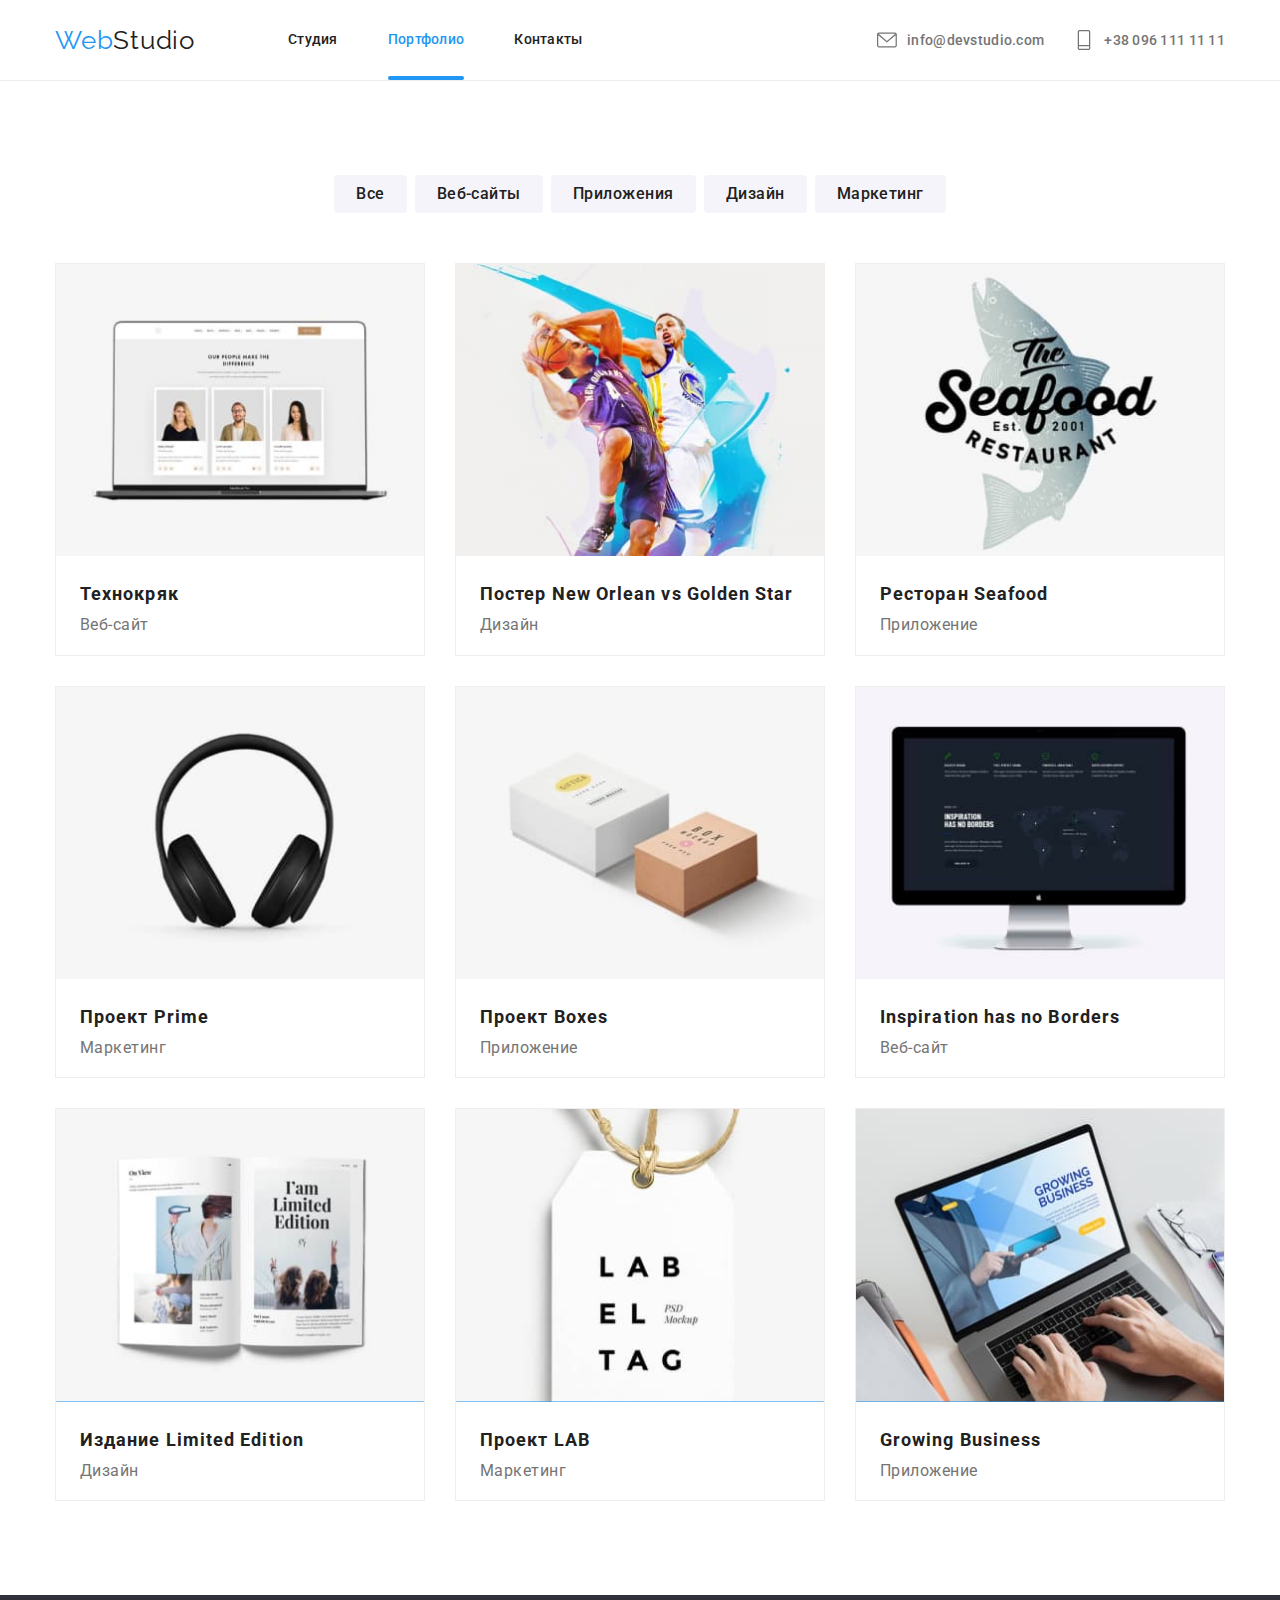
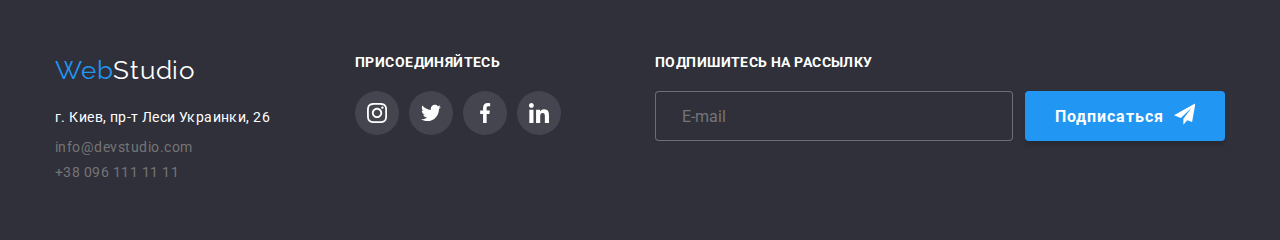
==== portfolio.html @ 469a6df5 "переносит файлы в новый репозиторий hw7" ====
<!DOCTYPE html>
<html lang="ru">
  <head>
    <meta charset="UTF-8" />
    <meta name="viewport" content="width=device-width, initial-scale=1.0" />
    <title>Portfolio</title>
    <link
      href="https://fonts.googleapis.com/css2?family=Raleway:wght@700&family=Roboto:wght@400;500;700;900&display=swap"
      rel="stylesheet"
    />
    <link
      rel="stylesheet"
      href="https://cdnjs.cloudflare.com/ajax/libs/modern-normalize/1.0.0/modern-normalize.min.css"
    />

    <link rel="stylesheet" href="./css/styles.css" />
  </head>
  <body>
    <header class="header">
      <div class="container">
        <div class="header-flex">
          <nav class="nav">
            <a href="index.html" class="logo nav-item"><span class="accent">Web</span>Studio</a>
            <ul class="nav-item">
              <li class="nav-link"><a href="index.html">Студия</a></li>
              <li class="nav-link"><a href="portfolio.html" class="current">Портфолио</a></li>
              <li class="nav-link"><a href="">Контакты</a></li>
            </ul>
          </nav>
          <ul class="contacts">
            <li class="contacts-item">
              <svg class="contacts-svg">
                <use href="./images/sprite.svg#icon-envelope-icon"></use>
              </svg>
              <a href="mailto:info@devstudio.com">info@devstudio.com</a>
            </li>
            <li class="contacts-item">
              <svg class="contacts-svg">
                <use href="./images/sprite.svg#icon-phone-icon"></use>
              </svg>
              <a href="tel:+380961111111">+38 096 111 11 11</a>
            </li>
          </ul>
        </div>
      </div>
    </header>
    <main>
      <section class="gallery-sect">
        <div class="container">
          <h1 class="visually-hidden">Галлерея</h1>
          <div class="gallery-menu">
            <a href="#" class="gallery-btn">Все</a>
            <a href="#" class="gallery-btn">Веб-сайты</a>
            <a href="#" class="gallery-btn">Приложения</a>
            <a href="#" class="gallery-btn">Дизайн</a>
            <a href="#" class="gallery-btn">Маркетинг</a>
          </div>
          <ul class="gallery">
            <li class="gallery-item">
              <a href="#">
                <div class="overlay-box">
                  <img src="./images/technokryak.jpg" alt="" />
                  <div class="overlay">
                    Технокряк это современная площадка распространения коронавируса. Компании используют эту платформу
                    для цифрового шпионажа и атак на защищённые сервера конкурентов.
                  </div>
                </div>
                <div class="gallery-item-description">
                  <h2 class="title">Технокряк</h2>
                  <p class="description">Веб-сайт</p>
                </div>
              </a>
            </li>
            <li class="gallery-item">
              <a href="#">
                <div class="overlay-box">
                  <img src="./images/neworlean.jpg" alt="" />
                  <div class="overlay">
                    Технокряк это современная площадка распространения коронавируса. Компании используют эту платформу
                    для цифрового шпионажа и атак на защищённые сервера конкурентов.
                  </div>
                </div>
                <div class="gallery-item-description">
                  <h2 class="title">Постер New Orlean vs Golden Star</h2>
                  <p>Дизайн</p>
                </div>
              </a>
            </li>
            <li class="gallery-item">
              <a href="#">
                <div class="overlay-box">
                  <img src="./images/seafood.jpg" alt="" />
                  <div class="overlay">
                    Технокряк это современная площадка распространения коронавируса. Компании используют эту платформу
                    для цифрового шпионажа и атак на защищённые сервера конкурентов.
                  </div>
                </div>
                <div class="gallery-item-description">
                  <h2 class="title">Ресторан Seafood</h2>
                  <p>Приложение</p>
                </div>
              </a>
            </li>
            <li class="gallery-item">
              <a href="#">
                <div class="overlay-box">
                  <img src="./images/prime.jpg" alt="" />
                  <div class="overlay">
                    Технокряк это современная площадка распространения коронавируса. Компании используют эту платформу
                    для цифрового шпионажа и атак на защищённые сервера конкурентов.
                  </div>
                </div>
                <div class="gallery-item-description">
                  <h2 class="title">Проект Prime</h2>
                  <p>Маркетинг</p>
                </div>
              </a>
            </li>
            <li class="gallery-item">
              <a href="#">
                <div class="overlay-box">
                  <img src="./images/boxes.jpg" alt="" />
                  <div class="overlay">
                    Технокряк это современная площадка распространения коронавируса. Компании используют эту платформу
                    для цифрового шпионажа и атак на защищённые сервера конкурентов.
                  </div>
                </div>
                <div class="gallery-item-description">
                  <h2 class="title">Проект Boxes</h2>
                  <p>Приложение</p>
                </div>
              </a>
            </li>
            <li class="gallery-item">
              <a href="#">
                <div class="overlay-box">
                  <img src="./images/inspiration.jpg" alt="" />
                  <div class="overlay">
                    Технокряк это современная площадка распространения коронавируса. Компании используют эту платформу
                    для цифрового шпионажа и атак на защищённые сервера конкурентов.
                  </div>
                </div>
                <div class="gallery-item-description">
                  <h2 class="title">Inspiration has no Borders</h2>
                  <p>Веб-сайт</p>
                </div>
              </a>
            </li>
            <li class="gallery-item">
              <a href="#">
                <div class="overlay-box">
                  <img src="./images/limitededition.jpg" alt="" />
                  <div class="overlay">
                    Технокряк это современная площадка распространения коронавируса. Компании используют эту платформу
                    для цифрового шпионажа и атак на защищённые сервера конкурентов.
                  </div>
                </div>
                <div class="gallery-item-description">
                  <h2 class="title">Издание Limited Edition</h2>
                  <p>Дизайн</p>
                </div>
              </a>
            </li>
            <li class="gallery-item">
              <a href="#">
                <div class="overlay-box">
                  <img src="./images/lab.jpg" alt="" />
                  <div class="overlay">
                    Технокряк это современная площадка распространения коронавируса. Компании используют эту платформу
                    для цифрового шпионажа и атак на защищённые сервера конкурентов.
                  </div>
                </div>
                <div class="gallery-item-description">
                  <h2 class="title">Проект LAB</h2>
                  <p>Маркетинг</p>
                </div>
              </a>
            </li>
            <li class="gallery-item">
              <a href="#">
                <div class="overlay-box">
                  <img src="./images/growing.jpg" alt="" />
                  <div class="overlay">
                    Технокряк это современная площадка распространения коронавируса. Компании используют эту платформу
                    для цифрового шпионажа и атак на защищённые сервера конкурентов.
                  </div>
                </div>
                <div class="gallery-item-description">
                  <h2 class="title">Growing Business</h2>
                  <p>Приложение</p>
                </div>
              </a>
            </li>
          </ul>
        </div>
      </section>
    </main>
    <footer class="footer">
      <div class="container">
        <div class="footer-section address">
          <a href="index.html" class="logo-footer"><span class="accent">Web</span>Studio</a>
          <address>
            <ul>
              <li class="address-item">
                <a href="https://goo.gl/maps/ueYiK2Zo3x6W52Rv5" class="maps">г. Киев, пр-т Леси Украинки, 26</a>
              </li>
              <li class="address-item">
                <a href="mailto:info@devstudio.com" class="address-link">info@devstudio.com</a>
              </li>
              <li class="address-item">
                <a href="tel:+380961111111" class="address-link">+38 096 111 11 11</a>
              </li>
            </ul>
          </address>
        </div>
        <div class="footer-section socials">
          <p class="call-text">Присоединяйтесь</p>
          <ul class="socials-list">
            <li class="social-item">
              <a href="https://www.instagram.com/" class="social-link" target="blank">
                <svg class="social-svg">
                  <use href="./images/sprite.svg#icon-instagram"></use>
                </svg>
              </a>
            </li>
            <li class="social-item">
              <a href="https://twitter.com/" class="social-link" target="blank">
                <svg class="social-svg">
                  <use href="./images/sprite.svg#icon-twitter"></use>
                </svg>
              </a>
            </li>
            <li class="social-item">
              <a href="https://www.facebook.com/" class="social-link" target="blank">
                <svg class="social-svg">
                  <use href="./images/sprite.svg#icon-facebook"></use>
                </svg>
              </a>
            </li>
            <li class="social-item">
              <a href="https://www.linkedin.com/" class="social-link" target="blank">
                <svg class="social-svg">
                  <use href="./images/sprite.svg#icon-linkedin"></use>
                </svg>
              </a>
            </li>
          </ul>
        </div>
        <div class="footer-section">
          <p class="call-text">Подпишитесь на рассылку</p>
          <form action="#" class="submit-form">
            <div class="subscribe-form">
              <input type="text" class="subscribe-input" id="subscribe-input" placeholder="E-mail" />
              <!-- <label for="subscribe-input" class="subscribe-label">E-mail</label> -->
            </div>
            <button type="submit" class="subscribe-btn button-text">
              Подписаться
              <svg class="subscribe-svg"><use href="./images/sprite.svg#icon-icon-send"></use></svg>
            </button>
          </form>
        </div>
      </div>
    </footer>
  </body>
</html>
---- css/styles.css ----
:root {
  --primary-text-color: #757575;
  --title-text-color: #212121;
  --accent-color: #2196f3;
  --primary-white-color: #ffffff;
  --secondary-grey-color: #f5f4fa;
  --background-color: #2f303a;
  --main-font: Roboto, sans-serif;
  --main-fill-color: #afb1b8;
}
html {
  box-sizing: border-box;
  margin: 0;
  padding: 0;
}

*,
*::before,
*::after {
  box-sizing: border-box;
  margin: 0;
  padding: 0;
}

img {
  display: block;
  max-width: 100%;
  height: auto;
}

body {
  background-color: var(--primary-white-color);
  color: var(--primary-text-color);
  font-family: Roboto, sans-serif;
  letter-spacing: 0.03em;
  margin: 0;
}

ul {
  list-style: none;
  margin: 0;
  padding: 0;
}

h1,
h2,
h3,
h4,
h5,
h6 {
  margin: 0;
}

a {
  text-decoration: none;
  color: inherit;
}

button {
  cursor: pointer;
}

address {
  font-style: normal;
}

.visually-hidden {
  position: absolute !important;
  clip: rect(1px 1px 1px 1px); /* IE6, IE7 */
  clip: rect(1px, 1px, 1px, 1px);
  padding: 0 !important;
  border: 0 !important;
  height: 1px !important;
  width: 1px !important;
  overflow: hidden;
}
/* --- CONTAINER --- */

.container {
  width: 1200px;
  padding-left: 15px;
  padding-right: 15px;
  margin-right: auto;
  margin-left: auto;
  /* outline: 2px solid grey; */
}

/* --- HEADER --- */
.header {
  display: flex;
  /* padding: 32px 0; */
  background-color: var(--primary-white-color);
  border-bottom: 1px solid #ececec;
}
.header-flex {
  display: flex;
  align-items: center;
  justify-content: space-between;
}
.nav {
  display: flex;
  align-items: center;
}

.nav-item {
  margin: 0;
  display: flex;
}

.logo {
  color: #212121;
  font-family: Raleway, sans-serif;
  font-size: 26px;
  line-height: 1.19;
  letter-spacing: 0.03em;
  text-decoration: none;
  margin-right: 93px;
  padding: 24px 0;
}

.accent {
  color: var(--accent-color);
}
.current {
  color: var(--accent-color);
  position: relative;
}
.nav-link {
  color: var(--title-text-color);
  font-family: inherit;
  font-weight: 500;
  font-size: 14px;
  line-height: 1.14;
  letter-spacing: 0.02em;
  display: flex;
  transition: color 250ms cubic-bezier(0.4, 0, 0.2, 1);
  padding: 32px 0;
}

.nav-link:hover,
.nav-link:focus {
  color: var(--accent-color);
}

.nav-link:not(:last-child) {
  margin-right: 50px;
}

.current::after {
  content: "";
  background-color: var(--accent-color);
  width: 100%;
  height: 4px;
  display: block;
  border-radius: 2px;
  position: absolute;
  top: 44px;
}

.contacts {
  margin: 0;
  display: flex;
  align-items: center;
}

.contacts-item {
  color: var(--primary-text-color);
  font-weight: 500;
  font-size: 14px;
  line-height: 16px;
  letter-spacing: 0.02em;
  text-decoration: none;
  display: flex;
  align-items: center;
  transition: color 250ms cubic-bezier(0.4, 0, 0.2, 1);
}

.contacts-item:hover,
.contacts-item:focus {
  color: var(--accent-color);
  /* transition: transform 500ms ease; */
}

.contacts-item:not(:last-child) {
  margin-right: 30px;
}

.contacts-svg {
  width: 20px;
  height: 20px;
  fill: var(--primary-text-color);
  margin-right: 10px;
  transition: fill 250ms cubic-bezier(0.4, 0, 0.2, 1);
}
.contacts-item:hover .contacts-svg,
.contacts-item:focus .contacts-svg {
  fill: var(--accent-color);
  cursor: pointer;
}

/* HEADER END */

/* --- SECTION --- */

.section {
  max-width: 1600px;
  margin-left: auto;
  margin-right: auto;
}

.section-title {
  color: var(--title-text-color);
  font-weight: 700;
  font-size: 36px;
  line-height: 1.17;
  text-align: center;
  letter-spacing: 0.03em;
  margin-bottom: 50px;
}

/* --- HERO SECTION --- */

.modal-btn {
  font-family: var(--main-font);
  background-color: var(--accent-color);
  font-weight: 500;
  font-size: 16px;
  line-height: 1.87;
  letter-spacing: 0.06em;
  border-radius: 4px;
  padding: 10px 32px;
  border: 1px solid transparent;
  min-width: 200px;
  height: 50px;
}

.button-text {
  color: var(--primary-white-color);
  text-align: center;
  font-weight: 700;
  font-size: 16px;
  line-height: 1.87;
  text-align: center;
  letter-spacing: 0.06em;

  /* padding: 10px 32px; */
}

.button-text:hover,
.button-text:focus {
  color: var(--primary-white-color);
}

.hero {
  /* position: relative; */
  display: flex;
  text-align: center;
  justify-content: center;
  height: 600px;
  background-color: var(--background-color);
  background-image: linear-gradient(to right, rgba(47, 48, 58, 0.8), rgba(47, 48, 58, 0.8)), url(../images/hero-img.jpg);
  background-repeat: no-repeat;
  background-position: center;
  background-size: cover;
  max-width: 1600px;
  margin-right: auto;
  margin-left: auto;
}

.hero-content {
  max-width: 696px;
  text-align: center;
  margin: auto;
  position: relative;
}

.hero-title {
  margin: 0;
  color: var(--primary-white-color);
  font-weight: 900;
  font-size: 44px;
  line-height: 1.36;
  letter-spacing: 0.06em;
  text-transform: uppercase;
  margin-bottom: 30px;
}

/* --- FEATURES --- */
.features {
  padding-top: 94px;
}

.features-list {
  display: flex;
  margin: -15px;
  padding: 0;
}

.features-item {
  width: 270px;
  margin: 15px;
}

.features-item:before {
  display: block;
  content: "";
  height: 120px;
  width: 100%;
  /* outline: 1px solid #2196f3; */
  margin-bottom: 30px;
  background-color: var(--secondary-grey-color);
  border-radius: 4px;
  background-image: url();
  background-size: contain;
  background-repeat: no-repeat;
  /* background-position: center; */
}

.antenna-icon:before {
  background-image: url(../images/antenna.svg);
  background-position: 100px 25px;
}

.clock-icon:before {
  background-image: url(../images/clock.svg);
  background-position: 100px 25px;
}

.diagram-icon:before {
  background-image: url(../images/diagram.svg);
  background-position: 100px 25px;
}

.astronaut-icon:before {
  background-image: url(../images/astronaut.svg);
  background-position: 100px 25px;
}

.features-title {
  color: var(--title-text-color);
  font-weight: 700;
  font-size: 14px;
  line-height: 1.14;
  letter-spacing: 0.03em;
  text-transform: uppercase;
  margin-bottom: 10px;
}

.features-text {
  color: var(--primary-text-color);
  font-size: 14px;
  line-height: 1.71;
  letter-spacing: 0.03em;
  margin: 0;
}

/* --- WORK EXAMPLES --- */

.work-sect {
  padding: 94px 0;
}

.work-examples {
  margin: 0;
  display: flex;
  align-items: center;
  margin: -15px;
  padding: 0;
}

.example-item {
  width: 370px;
  margin: 15px;
}

.work-sect .overlay-box {
  position: relative;
}

.work-sect .overlay-text {
  position: absolute;
  font-weight: 700;
  font-size: 14px;
  line-height: 1.14;
  text-align: center;
  letter-spacing: 0.03em;
  text-transform: uppercase;
  color: var(--accent-color);
  bottom: 0;
  left: 0;
  width: 100%;
  height: 70px;
  background-color: rgba(47, 48, 58, 0.8);
  color: var(--primary-white-color);
  padding: 27px 0;
}
/* ----- TEAM ----- */

.team-sect {
  background-color: var(--secondary-grey-color);

  padding: 94px 0;
}

.team-cards {
  margin: 0;
  display: flex;
  margin: -15px;
  padding: 0;
}

.team-card {
  width: 270px;
  margin: 15px;
  background: var(--primary-white-color);
  box-shadow: 0px 1px 3px rgba(0, 0, 0, 0.12), 0px 1px 1px rgba(0, 0, 0, 0.14), 0px 2px 1px rgba(0, 0, 0, 0.2);
  border-radius: 0px 0px 4px 4px;
}

.card-title {
  color: var(--title-text-color);
  font-weight: 500;
  font-size: 16px;
  line-height: 1.19;
  letter-spacing: 0.03em;
  text-align: center;
  margin-bottom: 10px;
}

.card-description {
  color: var(--primary-text-color);
  font-weight: 400;
  font-size: 16px;
  line-height: 1.19;
  letter-spacing: 0.03em;
  text-align: center;
  margin-bottom: 16px;
}

.card-content {
  padding: 30px 0;
}

.socials-list {
  display: flex;
  justify-content: center;
  align-items: center;
}

.social-link {
  width: 44px;
  height: 44px;
  border-radius: 50%;
  display: flex;
  justify-content: center;
  align-items: center;
  transition: background-color 250ms cubic-bezier(0.4, 0, 0.2, 1);
}

.social-item:not(:last-child):not(:last-child) {
  margin-right: 10px;
}

.social-svg {
  width: 20px;
  height: 20px;
  fill: var(--main-fill-color);
  transition: fill 250ms cubic-bezier(0.4, 0, 0.2, 1);
}
.social-link:hover,
.social-link:focus {
  background-color: var(--accent-color);
  /* transition: transform 250ms cubic-bezier(0.4, 0, 0.2, 1); */
}

.social-link:hover .social-svg,
.social-link:focus .social-svg {
  fill: var(--primary-white-color);
}
/* ----- TEAM END ----- */

/* ----- CLIENTS ----- */
.clients-sect {
  padding: 94px 0;
}

.client-list {
  display: flex;
  justify-content: center;
  align-items: center;
}

.list-item {
  border: 1px solid #afb1b8;
  border-radius: 4px;
  width: 170px;
  height: 90px;
  display: flex;
  align-items: center;
  justify-content: center;
  transition: background-color 250ms cubic-bezier(0.4, 0, 0.2, 1);
}

.list-item:not(:last-child) {
  margin-right: 30px;
}

.list-item:hover,
.list-item:focus {
  border-color: var(--accent-color);
  transition: transform 500ms ease;
}

.logo-svg {
  fill: var(--main-fill-color);
  transition: fill 250ms cubic-bezier(0.4, 0, 0.2, 1);
}

.list-item:hover .logo-svg,
.list-item:focus .logo-svg {
  fill: var(--accent-color);
}
/* ----- CLIENTS END ----- */

/* --- FOOTER --- */

.footer {
  background-color: var(--background-color);
  padding-top: 60px;
  padding-bottom: 60px;
}

.footer .container {
  display: flex;
}

.footer-section {
  min-width: 270px;
  margin-right: 30px;
}

.address {
  font-size: 14px;
}

.address-item:not(:last-child) {
  margin-bottom: 9px;
}

.maps {
  font-weight: 400;
  color: var(--primary-white-color);
  font-size: 14px;
  line-height: 1.71;
  letter-spacing: 0.03em;
}

.address-link:hover,
.address-link:focus {
  color: var(--accent-color);
  transition: transform 500ms ease;
}

.logo-footer {
  color: var(--primary-white-color);
  font-family: Raleway, sans-serif;
  font-size: 26px;
  line-height: 1.19;
  letter-spacing: 0.03em;
  text-decoration: none;
  display: block;
  margin-bottom: 20px;
}

.call-text {
  font-weight: 700;
  font-size: 14px;
  line-height: 1.14;
  letter-spacing: 0.03em;
  text-transform: uppercase;
  color: var(--primary-white-color);
  margin-bottom: 20px;
}

.footer .socials-list {
  align-items: baseline;
  justify-content: flex-start;
}

.footer .social-item:not(:last-child) {
  margin-right: 10px;
}

.footer .social-link {
  display: flex;
}

.footer .social-link {
  background-color: rgba(255, 255, 255, 0.1);
}
.footer .social-link:hover {
  background-color: var(--accent-color);
  transition: transform 500ms ease;
}

.footer .social-svg {
  fill: var(--primary-white-color);
}

/* SUBMIT FORM */

.submit-form {
  display: flex;
}

.subscribe-form {
  position: relative;
  margin-right: 12px;
}
.subscribe-input {
  width: 358px;
  height: 50px;
  border: 1px solid rgba(255, 255, 255, 0.3);
  background-color: var(--background-color);
  border-radius: 4px;
  padding: 15px 26px;
  color: var(--primary-white-color);
  font-weight: 400;
  font-size: 16px;
  line-height: 1.25;
}

.subscribe-input:focus {
  outline: none;
}

.subscribe-label {
  position: absolute;
  font-weight: 400;
  left: 16px;
  top: 15px;
  font-size: 16px;
  line-height: 1.25;
  align-items: center;
  letter-spacing: 0.03em;
  color: rgba(255, 255, 255, 0.6);
}

.subscribe-btn {
  min-width: 200px;
  height: 50px;
  background: var(--accent-color);
  box-shadow: 0px 4px 4px rgba(0, 0, 0, 0.15);
  border-radius: 4px;
  color: var(--primary-white-color);
  border: 1px solid transparent;
  font-weight: 700;
  font-size: 16px;
  line-height: 1.87;
  letter-spacing: 0.06em;
  padding: 10px 29px;
  display: flex;
}

.subscribe-svg {
  width: 24px;
  height: 24px;
  fill: var(--primary-white-color);
  margin-left: 10px;
}
/* ----- FOOTER END ----- */

/* --- GALLERY --- */

.gallery-menu {
  display: flex;
  justify-content: center;
  margin-bottom: 50px;
}

.gallery-btn {
  background: #f5f4fa;
  border-radius: 4px;
  padding: 6px 22px;
  font-weight: 500;
  font-size: 16px;
  line-height: 1.62;
  text-align: center;
  letter-spacing: 0.03em;
  color: var(--title-text-color);
  transition: background-color 250ms cubic-bezier(0.4, 0, 0.2, 1);
}

.gallery-btn:hover,
.gallery-btn:focus {
  color: var(--primary-white-color);
  background-color: var(--accent-color);
}

.gallery-btn:not(:last-child) {
  margin-right: 8px;
}

.gallery {
  display: flex;
  flex-wrap: wrap;
}

.gallery-sect {
  padding-top: 94px;
  padding-bottom: 94px;
}

.gallery-item {
  width: calc((100% - 60px) / 3);
  /* margin-right: 15px; */
  border: 1px solid #eeeeee;
  display: block;
  overflow: hidden;
  position: relative;
}

.gallery-item:hover,
.gallery-item:focus {
  box-shadow: 0px 1px 1px rgba(0, 0, 0, 0.12), 0px 4px 4px rgba(0, 0, 0, 0.06), 1px 4px 6px rgba(0, 0, 0, 0.16);
}

.gallery-item:not(:nth-last-child(-n + 3)) {
  margin-bottom: 30px;
}

.gallery-item:not(:nth-child(3n)) {
  margin-right: 30px;
}

.gallery-item .title {
  font-size: 18px;
  line-height: 2;
  letter-spacing: 0.06em;
  color: #212121;
  margin-bottom: 4px;
}

.gallery-item-description {
  padding: 20px 24px;
}

.gallery-item:hover .overlay {
  transform: translatex(0);
}

.gallery .overlay-box {
  overflow: hidden;
  position: relative;
}

.overlay {
  position: absolute;
  top: 0;
  left: 0;
  width: 100%;
  height: 100%;
  background-color: rgba(33, 150, 243, 0.9);
  color: var(--primary-white-color);
  font-size: 18px;
  padding: 63px 24px;
  line-height: 1.56;
  letter-spacing: 0.03em;
  transform: translatey(100%);
  transition: transform 500ms cubic-bezier(0.4, 0, 0.2, 1);
}
/* --- GALLERY END --- */

/* ----- MODAL ----- */

.backdrop {
  position: fixed;
  top: 0;
  left: 0;
  width: 100%;
  height: 100%;
  background-color: rgba(0, 0, 0, 0.5);
  opacity: 1;
  visibility: visible;
  transition: opacity 1000ms cubic-bezier(0.4, 0, 0.2, 1), visibility 1000ms cubic-bezier(0.4, 0, 0.2, 1);
}

.is-hidden {
  opacity: 0;
  visibility: hidden;
  pointer-events: none;
  /* transition: opacity 1000ms cubic-bezier(0.4, 0, 0.2, 1), visibility 250ms cubic-bezier(0.4, 0, 0.2, 1); */
}

/* .backdrop.is-hidden {
  transition: opacity 500ms linear 500ms;
} */

.is-hidden .modal {
  transform: translatex(-50%) scale(0.1);
}

.modal {
  min-width: 528px;
  min-height: 581px;
  position: absolute;
  left: 50%;
  top: 221px;
  transform: translatex(-50%) scale(1);
  background-color: var(--primary-white-color);
  box-shadow: 0px 1px 3px rgba(0, 0, 0, 0.12), 0px 1px 1px rgba(0, 0, 0, 0.14), 0px 2px 1px rgba(0, 0, 0, 0.2);
  border-radius: 4px;
  padding: 40px;
  transition: 1000ms;
}

.submit-btn {
  box-shadow: 0px 4px 4px rgba(0, 0, 0, 0.15);
  background-color: var(--accent-color);
  color: var(--primary-white-color);
  font-weight: 700;
  font-size: 16px;
  line-height: 1.87;
  letter-spacing: 0.06em;
  border-radius: 4px;
  padding: 10px 32px;
  border: 1px solid transparent;
  min-width: 200px;
  height: 50px;
  margin: 0 auto;
}

.close-btn {
  position: absolute;
  right: 10px;
  top: 10px;
  width: 30px;
  height: 30px;
  border: 1px solid rgba(0, 0, 0, 0.1);
  border-radius: 50%;
  background-color: var(--primary-white-color);
  fill: var(--title-text-color);
  transition: color 250ms cubic-bezier(0.4, 0, 0.2, 1);
}

.close-btn:hover,
.close-btn:focus {
  color: var(--accent-color);
}

.modal-form {
  display: flex;
  flex-direction: column;
}

.form-text {
  margin-bottom: 30px;
  font-style: 400;
  font-weight: bold;
  font-size: 20px;
  line-height: 1.15;
  text-align: center;
  letter-spacing: 0.03em;
  color: var(--title-text-color);
  border-radius: ;
}

.form-input {
  height: 40px;
  width: 100%;
  border: 1px solid rgba(33, 33, 33, 0.2);
  border-radius: 4px;
  padding: 12px 42px;
  transition: color 1000ms cubic-bezier(0.4, 0, 0.2, 1);
  /* position: relative; */
}

.form-input:focus,
.form-comment:focus {
  outline: none;
}

.form-input:hover,
.form-input:focus {
  border-color: var(--accent-color);
}

.form-comment {
  width: 100%;
  height: 120px;
  resize: none;
  margin-bottom: 28px;
  border: 1px solid rgba(33, 33, 33, 0.2);
  border-radius: 4px;
  padding: 12px 16px;
}

.form-comment:hover,
.form-comment:focus {
  border-color: var(--accent-color);
}

.form-field {
  position: relative;
  margin-bottom: 28px;
}

.form-svg {
  position: absolute;
  display: block;
  width: 15px;
  height: 13px;
  fill: #212121;
  top: 53%;
  left: 15px;
  pointer-events: none;
}

.form-input:focus + .form-svg,
.form-input:hover + .form-svg {
  fill: var(--accent-color);
}

.input-label {
  left: 0;
  top: -23px;
  margin-bottom: 4px;
}

.user-comment {
  margin-bottom: 4px;
}

.checkbox-label {
  margin-bottom: 30px;
  display: flex;
  align-items: center;
}

.checkbox:checked + .checkbox-label::before {
  background-color: var(--accent-color);
}

.checkbox-label::before {
  display: block;
  content: "";
  width: 16px;
  height: 16px;
  background-color: var(--primary-white-color);
  border: 1px solid #212121;
  border-radius: 4px;
  background-image: url(../images/check.svg);
  background-position: center;
  background-repeat: no-repeat;
  margin-right: 7px;
}

.policy-link {
  text-decoration: underline;
  color: var(--accent-color);
}
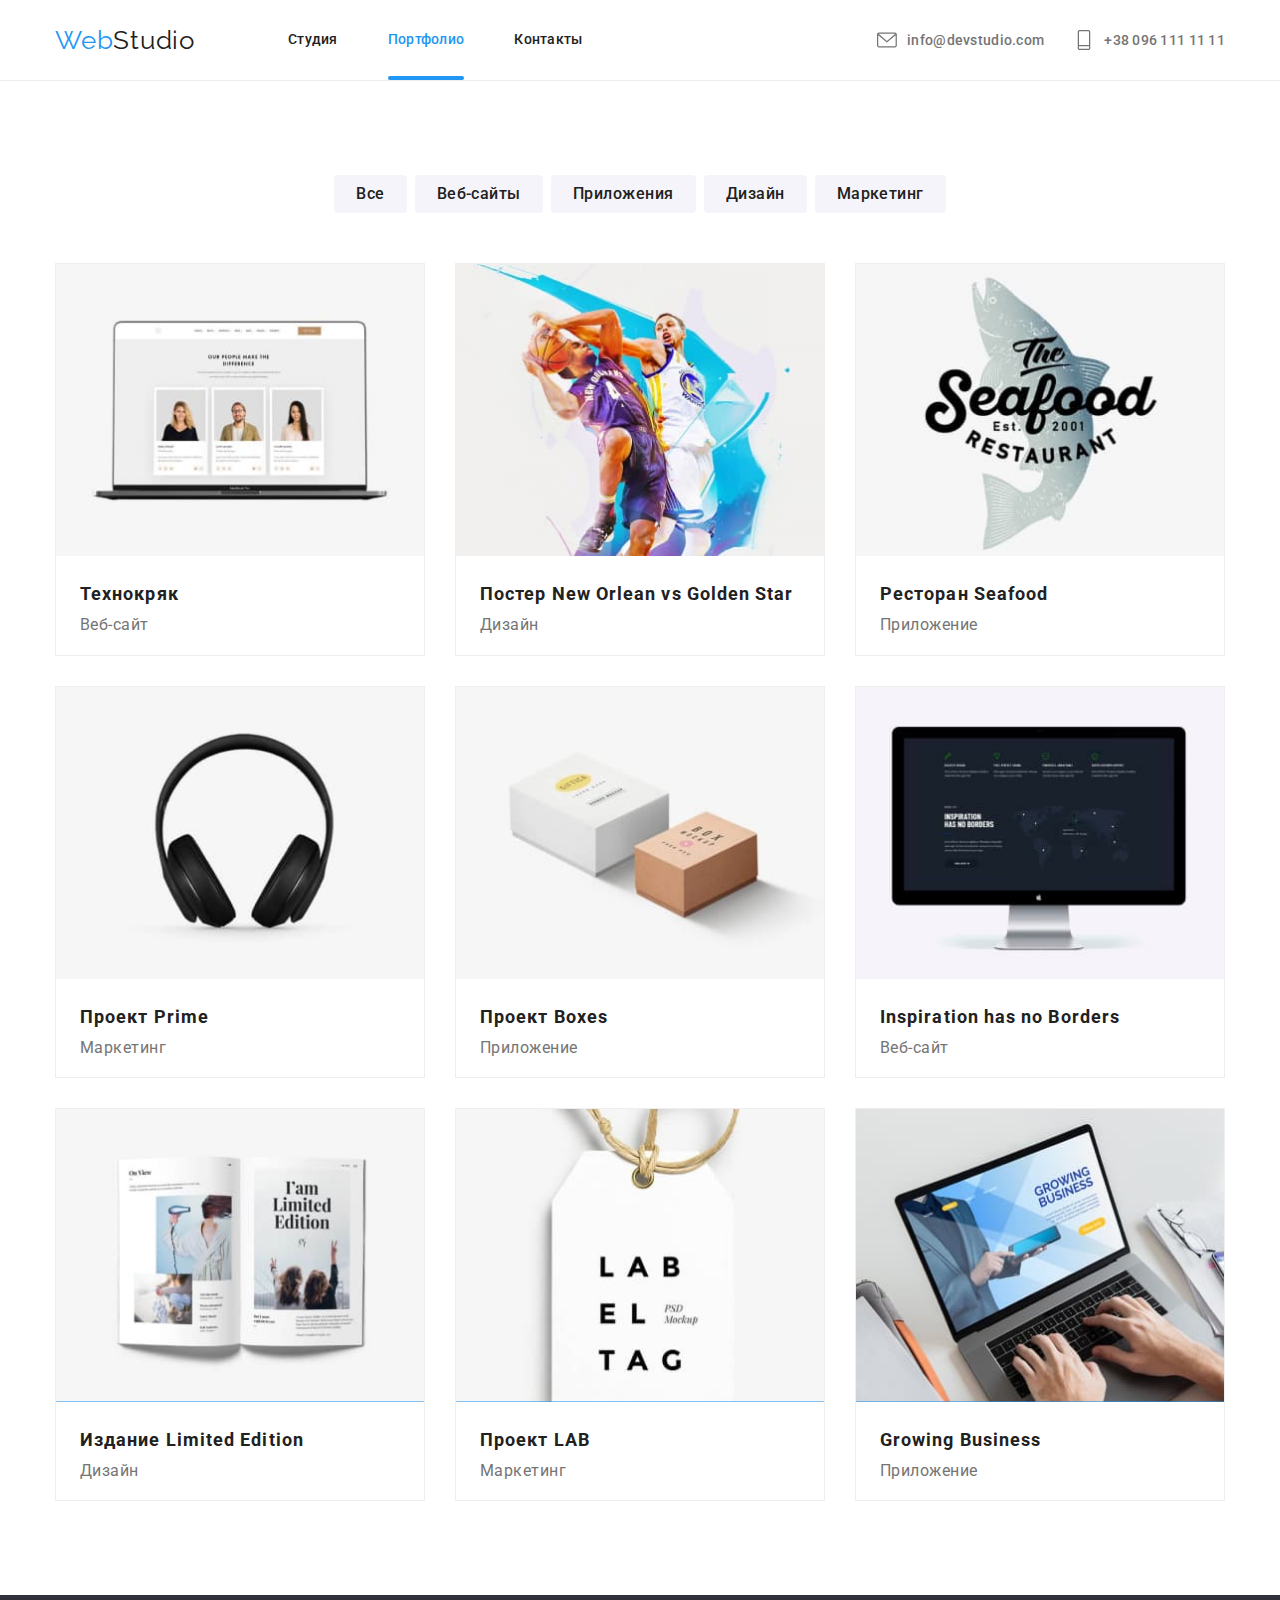
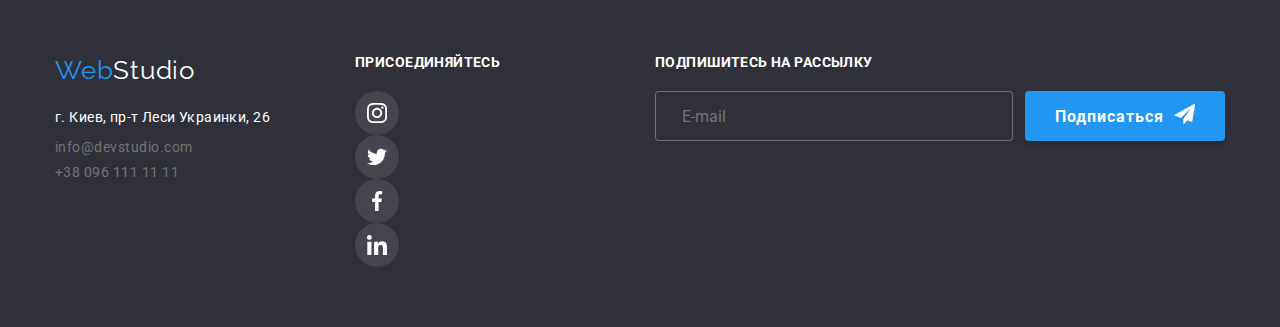
==== commit e953791f: "переводит весь css на препроцессор sass" ====
--- a/portfolio.html
+++ b/portfolio.html
@@ -12,7 +12,7 @@
       rel="stylesheet"
       href="https://cdnjs.cloudflare.com/ajax/libs/modern-normalize/1.0.0/modern-normalize.min.css"
     />
-
+    <link rel="stylesheet" href="./css/portfolio.min.css" />
     <link rel="stylesheet" href="./css/styles.css" />
   </head>
   <body>
--- a/css/portfolio.min.css
+++ b/css/portfolio.min.css
@@ -0,0 +1,2 @@
+html{box-sizing:border-box;margin:0;padding:0}*,*::before,*::after{box-sizing:border-box;margin:0;padding:0}img{display:block;max-width:100%;height:auto}body{background-color:var(--primary-white-color);color:var(--primary-text-color);font-family:Roboto, sans-serif;letter-spacing:0.03em;margin:0}ul{list-style:none;margin:0;padding:0}h1,h2,h3,h4,h5,h6{margin:0}a{text-decoration:none;color:inherit}button{cursor:pointer}address{font-style:normal}:root{--primary-text-color: #757575;--title-text-color: #212121;--accent-color: #2196f3;--primary-white-color: #ffffff;--secondary-grey-color: #f5f4fa;--background-color: #2f303a;--main-font: Roboto, sans-serif;--main-fill-color: #afb1b8}.container{width:1200px;padding-left:15px;padding-right:15px;margin-right:auto;margin-left:auto}.section{max-width:1600px;margin-left:auto;margin-right:auto}.section-title{color:var(--title-text-color);font-weight:700;font-size:36px;line-height:1.17;text-align:center;letter-spacing:0.03em;margin-bottom:50px}.visually-hidden{position:absolute !important;clip:rect(1px 1px 1px 1px);clip:rect(1px, 1px, 1px, 1px);padding:0 !important;border:0 !important;height:1px !important;width:1px !important;overflow:hidden}.header{display:flex;background-color:var(--primary-white-color);border-bottom:1px solid #ececec}.header-flex{display:flex;align-items:center;justify-content:space-between}.nav{display:flex;align-items:center}.nav-item{margin:0;display:flex}.logo{color:#212121;font-family:Raleway, sans-serif;font-size:26px;line-height:1.19;letter-spacing:0.03em;text-decoration:none;margin-right:93px;padding:24px 0}.accent{color:var(--accent-color)}.current{color:var(--accent-color);position:relative}.nav-link{color:var(--title-text-color);font-family:inherit;font-weight:500;font-size:14px;line-height:1.14;letter-spacing:0.02em;display:flex;transition:color 250ms cubic-bezier(0.4, 0, 0.2, 1);padding:32px 0}.nav-link:hover,.nav-link:focus{color:var(--accent-color)}.nav-link:not(:last-child){margin-right:50px}.current::after{content:"";background-color:var(--accent-color);width:100%;height:4px;display:block;border-radius:2px;position:absolute;top:44px}.contacts{margin:0;display:flex;align-items:center}.contacts-item{color:var(--primary-text-color);font-weight:500;font-size:14px;line-height:16px;letter-spacing:0.02em;text-decoration:none;display:flex;align-items:center;transition:color 250ms cubic-bezier(0.4, 0, 0.2, 1)}.contacts-item:hover,.contacts-item:focus{color:var(--accent-color)}.contacts-item:not(:last-child){margin-right:30px}.contacts-svg{width:20px;height:20px;fill:var(--primary-text-color);margin-right:10px;transition:fill 250ms cubic-bezier(0.4, 0, 0.2, 1)}.contacts-item:hover .contacts-svg,.contacts-item:focus .contacts-svg{fill:var(--accent-color);cursor:pointer}.gallery-menu{display:flex;justify-content:center;margin-bottom:50px}.gallery-btn{background:#f5f4fa;border-radius:4px;padding:6px 22px;font-weight:500;font-size:16px;line-height:1.62;text-align:center;letter-spacing:0.03em;color:var(--title-text-color);transition:background-color 250ms cubic-bezier(0.4, 0, 0.2, 1)}.gallery-btn:hover,.gallery-btn:focus{color:var(--primary-white-color);background-color:var(--accent-color)}.gallery-btn:not(:last-child){margin-right:8px}.gallery{display:flex;flex-wrap:wrap}.gallery .overlay-box{overflow:hidden;position:relative}.gallery-sect{padding-top:94px;padding-bottom:94px}.gallery-item{width:calc((100% - 60px) / 3);border:1px solid #eeeeee;display:block;overflow:hidden;position:relative}.gallery-item:hover,.gallery-item:focus{box-shadow:0px 1px 1px rgba(0,0,0,0.12),0px 4px 4px rgba(0,0,0,0.06),1px 4px 6px rgba(0,0,0,0.16)}.gallery-item:not(:nth-last-child(-n+3)){margin-bottom:30px}.gallery-item:not(:nth-child(3n)){margin-right:30px}.gallery-item .title{font-size:18px;line-height:2;letter-spacing:0.06em;color:#212121;margin-bottom:4px}.gallery-item-description{padding:20px 24px}.gallery-item:hover .overlay{transform:translatex(0)}.overlay{position:absolute;top:0;left:0;width:100%;height:100%;background-color:rgba(33,150,243,0.9);color:var(--primary-white-color);font-size:18px;padding:63px 24px;line-height:1.56;letter-spacing:0.03em;transform:translatey(100%);transition:transform 500ms cubic-bezier(0.4, 0, 0.2, 1)}.footer{background-color:var(--background-color);padding-top:60px;padding-bottom:60px}.footer .container{display:flex}.footer-section{min-width:270px;margin-right:30px}.address{font-size:14px}.address-item:not(:last-child){margin-bottom:9px}.maps{font-weight:400;color:var(--primary-white-color);font-size:14px;line-height:1.71;letter-spacing:0.03em}.address-link:hover,.address-link:focus{color:var(--accent-color);transition:transform 500ms ease}.logo-footer{color:var(--primary-white-color);font-family:Raleway, sans-serif;font-size:26px;line-height:1.19;letter-spacing:0.03em;text-decoration:none;display:block;margin-bottom:20px}.call-text{font-weight:700;font-size:14px;line-height:1.14;letter-spacing:0.03em;text-transform:uppercase;color:var(--primary-white-color);margin-bottom:20px}.social-link{width:44px;height:44px;border-radius:50%;display:flex;justify-content:center;align-items:center;transition:background-color 250ms cubic-bezier(0.4, 0, 0.2, 1)}.social-link:hover,.social-link:focus{background-color:var(--accent-color)}.social-item:not(:last-child):not(:last-child){margin-right:10px}.social-svg{width:20px;height:20px;fill:var(--main-fill-color);transition:fill 250ms cubic-bezier(0.4, 0, 0.2, 1)}.social-link:hover .social-svg,.social-link:focus .social-svg{fill:var(--primary-white-color)}.footer .socials-list{align-items:baseline;justify-content:flex-start}.footer .social-item:not(:last-child){margin-right:10px}.footer .social-link{display:flex}.footer .social-link{background-color:rgba(255,255,255,0.1)}.footer .social-link:hover{background-color:var(--accent-color);transition:transform 500ms ease}.footer .social-svg{fill:var(--primary-white-color)}.submit-form{display:flex}.subscribe-form{position:relative;margin-right:12px}.subscribe-input{width:358px;height:50px;border:1px solid rgba(255,255,255,0.3);background-color:var(--background-color);border-radius:4px;padding:15px 26px;color:var(--primary-white-color);font-weight:400;font-size:16px;line-height:1.25}.subscribe-input:focus{outline:none}.subscribe-label{position:absolute;font-weight:400;left:16px;top:15px;font-size:16px;line-height:1.25;align-items:center;letter-spacing:0.03em;color:rgba(255,255,255,0.6)}.subscribe-btn{min-width:200px;height:50px;background:var(--accent-color);box-shadow:0px 4px 4px rgba(0,0,0,0.15);border-radius:4px;color:var(--primary-white-color);border:1px solid transparent;font-weight:700;font-size:16px;line-height:1.87;letter-spacing:0.06em;padding:10px 29px;display:flex}.subscribe-svg{width:24px;height:24px;fill:var(--primary-white-color);margin-left:10px}
+/*# sourceMappingURL=portfolio.min.css.map */--- a/css/styles.css
+++ b/css/styles.css
@@ -1,961 +1,30 @@
-:root {
-  --primary-text-color: #757575;
-  --title-text-color: #212121;
-  --accent-color: #2196f3;
-  --primary-white-color: #ffffff;
-  --secondary-grey-color: #f5f4fa;
-  --background-color: #2f303a;
-  --main-font: Roboto, sans-serif;
-  --main-fill-color: #afb1b8;
-}
-html {
-  box-sizing: border-box;
-  margin: 0;
-  padding: 0;
-}
-
-*,
-*::before,
-*::after {
-  box-sizing: border-box;
-  margin: 0;
-  padding: 0;
-}
-
-img {
-  display: block;
-  max-width: 100%;
-  height: auto;
-}
-
-body {
-  background-color: var(--primary-white-color);
-  color: var(--primary-text-color);
-  font-family: Roboto, sans-serif;
-  letter-spacing: 0.03em;
-  margin: 0;
-}
-
-ul {
-  list-style: none;
-  margin: 0;
-  padding: 0;
-}
-
-h1,
-h2,
-h3,
-h4,
-h5,
-h6 {
-  margin: 0;
-}
-
-a {
-  text-decoration: none;
-  color: inherit;
-}
-
-button {
-  cursor: pointer;
-}
-
-address {
-  font-style: normal;
-}
-
-.visually-hidden {
-  position: absolute !important;
-  clip: rect(1px 1px 1px 1px); /* IE6, IE7 */
-  clip: rect(1px, 1px, 1px, 1px);
-  padding: 0 !important;
-  border: 0 !important;
-  height: 1px !important;
-  width: 1px !important;
-  overflow: hidden;
-}
 /* --- CONTAINER --- */
-
-.container {
-  width: 1200px;
-  padding-left: 15px;
-  padding-right: 15px;
-  margin-right: auto;
-  margin-left: auto;
-  /* outline: 2px solid grey; */
-}
-
-/* --- HEADER --- */
-.header {
-  display: flex;
-  /* padding: 32px 0; */
-  background-color: var(--primary-white-color);
-  border-bottom: 1px solid #ececec;
-}
-.header-flex {
-  display: flex;
-  align-items: center;
-  justify-content: space-between;
-}
-.nav {
-  display: flex;
-  align-items: center;
-}
-
-.nav-item {
-  margin: 0;
-  display: flex;
-}
-
-.logo {
-  color: #212121;
-  font-family: Raleway, sans-serif;
-  font-size: 26px;
-  line-height: 1.19;
-  letter-spacing: 0.03em;
-  text-decoration: none;
-  margin-right: 93px;
-  padding: 24px 0;
-}
-
-.accent {
-  color: var(--accent-color);
-}
-.current {
-  color: var(--accent-color);
-  position: relative;
-}
-.nav-link {
-  color: var(--title-text-color);
-  font-family: inherit;
-  font-weight: 500;
-  font-size: 14px;
-  line-height: 1.14;
-  letter-spacing: 0.02em;
-  display: flex;
-  transition: color 250ms cubic-bezier(0.4, 0, 0.2, 1);
-  padding: 32px 0;
-}
-
-.nav-link:hover,
-.nav-link:focus {
-  color: var(--accent-color);
-}
-
-.nav-link:not(:last-child) {
-  margin-right: 50px;
-}
-
-.current::after {
-  content: "";
-  background-color: var(--accent-color);
-  width: 100%;
-  height: 4px;
-  display: block;
-  border-radius: 2px;
-  position: absolute;
-  top: 44px;
-}
-
-.contacts {
-  margin: 0;
-  display: flex;
-  align-items: center;
-}
-
-.contacts-item {
-  color: var(--primary-text-color);
-  font-weight: 500;
-  font-size: 14px;
-  line-height: 16px;
-  letter-spacing: 0.02em;
-  text-decoration: none;
-  display: flex;
-  align-items: center;
-  transition: color 250ms cubic-bezier(0.4, 0, 0.2, 1);
-}
-
-.contacts-item:hover,
-.contacts-item:focus {
-  color: var(--accent-color);
-  /* transition: transform 500ms ease; */
-}
-
-.contacts-item:not(:last-child) {
-  margin-right: 30px;
-}
-
-.contacts-svg {
-  width: 20px;
-  height: 20px;
-  fill: var(--primary-text-color);
-  margin-right: 10px;
-  transition: fill 250ms cubic-bezier(0.4, 0, 0.2, 1);
-}
-.contacts-item:hover .contacts-svg,
-.contacts-item:focus .contacts-svg {
-  fill: var(--accent-color);
-  cursor: pointer;
-}
 
 /* HEADER END */
 
 /* --- SECTION --- */
 
-.section {
-  max-width: 1600px;
-  margin-left: auto;
-  margin-right: auto;
-}
-
-.section-title {
-  color: var(--title-text-color);
-  font-weight: 700;
-  font-size: 36px;
-  line-height: 1.17;
-  text-align: center;
-  letter-spacing: 0.03em;
-  margin-bottom: 50px;
-}
-
 /* --- HERO SECTION --- */
 
-.modal-btn {
-  font-family: var(--main-font);
-  background-color: var(--accent-color);
-  font-weight: 500;
-  font-size: 16px;
-  line-height: 1.87;
-  letter-spacing: 0.06em;
-  border-radius: 4px;
-  padding: 10px 32px;
-  border: 1px solid transparent;
-  min-width: 200px;
-  height: 50px;
-}
-
-.button-text {
-  color: var(--primary-white-color);
-  text-align: center;
-  font-weight: 700;
-  font-size: 16px;
-  line-height: 1.87;
-  text-align: center;
-  letter-spacing: 0.06em;
-
-  /* padding: 10px 32px; */
-}
-
-.button-text:hover,
-.button-text:focus {
-  color: var(--primary-white-color);
-}
-
-.hero {
-  /* position: relative; */
-  display: flex;
-  text-align: center;
-  justify-content: center;
-  height: 600px;
-  background-color: var(--background-color);
-  background-image: linear-gradient(to right, rgba(47, 48, 58, 0.8), rgba(47, 48, 58, 0.8)), url(../images/hero-img.jpg);
-  background-repeat: no-repeat;
-  background-position: center;
-  background-size: cover;
-  max-width: 1600px;
-  margin-right: auto;
-  margin-left: auto;
-}
-
-.hero-content {
-  max-width: 696px;
-  text-align: center;
-  margin: auto;
-  position: relative;
-}
-
-.hero-title {
-  margin: 0;
-  color: var(--primary-white-color);
-  font-weight: 900;
-  font-size: 44px;
-  line-height: 1.36;
-  letter-spacing: 0.06em;
-  text-transform: uppercase;
-  margin-bottom: 30px;
-}
-
 /* --- FEATURES --- */
-.features {
-  padding-top: 94px;
-}
-
-.features-list {
-  display: flex;
-  margin: -15px;
-  padding: 0;
-}
-
-.features-item {
-  width: 270px;
-  margin: 15px;
-}
-
-.features-item:before {
-  display: block;
-  content: "";
-  height: 120px;
-  width: 100%;
-  /* outline: 1px solid #2196f3; */
-  margin-bottom: 30px;
-  background-color: var(--secondary-grey-color);
-  border-radius: 4px;
-  background-image: url();
-  background-size: contain;
-  background-repeat: no-repeat;
-  /* background-position: center; */
-}
-
-.antenna-icon:before {
-  background-image: url(../images/antenna.svg);
-  background-position: 100px 25px;
-}
-
-.clock-icon:before {
-  background-image: url(../images/clock.svg);
-  background-position: 100px 25px;
-}
-
-.diagram-icon:before {
-  background-image: url(../images/diagram.svg);
-  background-position: 100px 25px;
-}
-
-.astronaut-icon:before {
-  background-image: url(../images/astronaut.svg);
-  background-position: 100px 25px;
-}
-
-.features-title {
-  color: var(--title-text-color);
-  font-weight: 700;
-  font-size: 14px;
-  line-height: 1.14;
-  letter-spacing: 0.03em;
-  text-transform: uppercase;
-  margin-bottom: 10px;
-}
-
-.features-text {
-  color: var(--primary-text-color);
-  font-size: 14px;
-  line-height: 1.71;
-  letter-spacing: 0.03em;
-  margin: 0;
-}
 
 /* --- WORK EXAMPLES --- */
 
-.work-sect {
-  padding: 94px 0;
-}
-
-.work-examples {
-  margin: 0;
-  display: flex;
-  align-items: center;
-  margin: -15px;
-  padding: 0;
-}
-
-.example-item {
-  width: 370px;
-  margin: 15px;
-}
-
-.work-sect .overlay-box {
-  position: relative;
-}
-
-.work-sect .overlay-text {
-  position: absolute;
-  font-weight: 700;
-  font-size: 14px;
-  line-height: 1.14;
-  text-align: center;
-  letter-spacing: 0.03em;
-  text-transform: uppercase;
-  color: var(--accent-color);
-  bottom: 0;
-  left: 0;
-  width: 100%;
-  height: 70px;
-  background-color: rgba(47, 48, 58, 0.8);
-  color: var(--primary-white-color);
-  padding: 27px 0;
-}
 /* ----- TEAM ----- */
 
-.team-sect {
-  background-color: var(--secondary-grey-color);
-
-  padding: 94px 0;
-}
-
-.team-cards {
-  margin: 0;
-  display: flex;
-  margin: -15px;
-  padding: 0;
-}
-
-.team-card {
-  width: 270px;
-  margin: 15px;
-  background: var(--primary-white-color);
-  box-shadow: 0px 1px 3px rgba(0, 0, 0, 0.12), 0px 1px 1px rgba(0, 0, 0, 0.14), 0px 2px 1px rgba(0, 0, 0, 0.2);
-  border-radius: 0px 0px 4px 4px;
-}
-
-.card-title {
-  color: var(--title-text-color);
-  font-weight: 500;
-  font-size: 16px;
-  line-height: 1.19;
-  letter-spacing: 0.03em;
-  text-align: center;
-  margin-bottom: 10px;
-}
-
-.card-description {
-  color: var(--primary-text-color);
-  font-weight: 400;
-  font-size: 16px;
-  line-height: 1.19;
-  letter-spacing: 0.03em;
-  text-align: center;
-  margin-bottom: 16px;
-}
-
-.card-content {
-  padding: 30px 0;
-}
-
-.socials-list {
-  display: flex;
-  justify-content: center;
-  align-items: center;
-}
-
-.social-link {
-  width: 44px;
-  height: 44px;
-  border-radius: 50%;
-  display: flex;
-  justify-content: center;
-  align-items: center;
-  transition: background-color 250ms cubic-bezier(0.4, 0, 0.2, 1);
-}
-
-.social-item:not(:last-child):not(:last-child) {
-  margin-right: 10px;
-}
-
-.social-svg {
-  width: 20px;
-  height: 20px;
-  fill: var(--main-fill-color);
-  transition: fill 250ms cubic-bezier(0.4, 0, 0.2, 1);
-}
-.social-link:hover,
-.social-link:focus {
-  background-color: var(--accent-color);
-  /* transition: transform 250ms cubic-bezier(0.4, 0, 0.2, 1); */
-}
-
-.social-link:hover .social-svg,
-.social-link:focus .social-svg {
-  fill: var(--primary-white-color);
-}
 /* ----- TEAM END ----- */
 
 /* ----- CLIENTS ----- */
-.clients-sect {
-  padding: 94px 0;
-}
-
-.client-list {
-  display: flex;
-  justify-content: center;
-  align-items: center;
-}
-
-.list-item {
-  border: 1px solid #afb1b8;
-  border-radius: 4px;
-  width: 170px;
-  height: 90px;
-  display: flex;
-  align-items: center;
-  justify-content: center;
-  transition: background-color 250ms cubic-bezier(0.4, 0, 0.2, 1);
-}
-
-.list-item:not(:last-child) {
-  margin-right: 30px;
-}
-
-.list-item:hover,
-.list-item:focus {
-  border-color: var(--accent-color);
-  transition: transform 500ms ease;
-}
-
-.logo-svg {
-  fill: var(--main-fill-color);
-  transition: fill 250ms cubic-bezier(0.4, 0, 0.2, 1);
-}
-
-.list-item:hover .logo-svg,
-.list-item:focus .logo-svg {
-  fill: var(--accent-color);
-}
 /* ----- CLIENTS END ----- */
 
 /* --- FOOTER --- */
 
-.footer {
-  background-color: var(--background-color);
-  padding-top: 60px;
-  padding-bottom: 60px;
-}
-
-.footer .container {
-  display: flex;
-}
-
-.footer-section {
-  min-width: 270px;
-  margin-right: 30px;
-}
-
-.address {
-  font-size: 14px;
-}
-
-.address-item:not(:last-child) {
-  margin-bottom: 9px;
-}
-
-.maps {
-  font-weight: 400;
-  color: var(--primary-white-color);
-  font-size: 14px;
-  line-height: 1.71;
-  letter-spacing: 0.03em;
-}
-
-.address-link:hover,
-.address-link:focus {
-  color: var(--accent-color);
-  transition: transform 500ms ease;
-}
-
-.logo-footer {
-  color: var(--primary-white-color);
-  font-family: Raleway, sans-serif;
-  font-size: 26px;
-  line-height: 1.19;
-  letter-spacing: 0.03em;
-  text-decoration: none;
-  display: block;
-  margin-bottom: 20px;
-}
-
-.call-text {
-  font-weight: 700;
-  font-size: 14px;
-  line-height: 1.14;
-  letter-spacing: 0.03em;
-  text-transform: uppercase;
-  color: var(--primary-white-color);
-  margin-bottom: 20px;
-}
-
-.footer .socials-list {
-  align-items: baseline;
-  justify-content: flex-start;
-}
-
-.footer .social-item:not(:last-child) {
-  margin-right: 10px;
-}
-
-.footer .social-link {
-  display: flex;
-}
-
-.footer .social-link {
-  background-color: rgba(255, 255, 255, 0.1);
-}
-.footer .social-link:hover {
-  background-color: var(--accent-color);
-  transition: transform 500ms ease;
-}
-
-.footer .social-svg {
-  fill: var(--primary-white-color);
-}
-
 /* SUBMIT FORM */
 
-.submit-form {
-  display: flex;
-}
-
-.subscribe-form {
-  position: relative;
-  margin-right: 12px;
-}
-.subscribe-input {
-  width: 358px;
-  height: 50px;
-  border: 1px solid rgba(255, 255, 255, 0.3);
-  background-color: var(--background-color);
-  border-radius: 4px;
-  padding: 15px 26px;
-  color: var(--primary-white-color);
-  font-weight: 400;
-  font-size: 16px;
-  line-height: 1.25;
-}
-
-.subscribe-input:focus {
-  outline: none;
-}
-
-.subscribe-label {
-  position: absolute;
-  font-weight: 400;
-  left: 16px;
-  top: 15px;
-  font-size: 16px;
-  line-height: 1.25;
-  align-items: center;
-  letter-spacing: 0.03em;
-  color: rgba(255, 255, 255, 0.6);
-}
-
-.subscribe-btn {
-  min-width: 200px;
-  height: 50px;
-  background: var(--accent-color);
-  box-shadow: 0px 4px 4px rgba(0, 0, 0, 0.15);
-  border-radius: 4px;
-  color: var(--primary-white-color);
-  border: 1px solid transparent;
-  font-weight: 700;
-  font-size: 16px;
-  line-height: 1.87;
-  letter-spacing: 0.06em;
-  padding: 10px 29px;
-  display: flex;
-}
-
-.subscribe-svg {
-  width: 24px;
-  height: 24px;
-  fill: var(--primary-white-color);
-  margin-left: 10px;
-}
 /* ----- FOOTER END ----- */
 
 /* --- GALLERY --- */
 
-.gallery-menu {
-  display: flex;
-  justify-content: center;
-  margin-bottom: 50px;
-}
-
-.gallery-btn {
-  background: #f5f4fa;
-  border-radius: 4px;
-  padding: 6px 22px;
-  font-weight: 500;
-  font-size: 16px;
-  line-height: 1.62;
-  text-align: center;
-  letter-spacing: 0.03em;
-  color: var(--title-text-color);
-  transition: background-color 250ms cubic-bezier(0.4, 0, 0.2, 1);
-}
-
-.gallery-btn:hover,
-.gallery-btn:focus {
-  color: var(--primary-white-color);
-  background-color: var(--accent-color);
-}
-
-.gallery-btn:not(:last-child) {
-  margin-right: 8px;
-}
-
-.gallery {
-  display: flex;
-  flex-wrap: wrap;
-}
-
-.gallery-sect {
-  padding-top: 94px;
-  padding-bottom: 94px;
-}
-
-.gallery-item {
-  width: calc((100% - 60px) / 3);
-  /* margin-right: 15px; */
-  border: 1px solid #eeeeee;
-  display: block;
-  overflow: hidden;
-  position: relative;
-}
-
-.gallery-item:hover,
-.gallery-item:focus {
-  box-shadow: 0px 1px 1px rgba(0, 0, 0, 0.12), 0px 4px 4px rgba(0, 0, 0, 0.06), 1px 4px 6px rgba(0, 0, 0, 0.16);
-}
-
-.gallery-item:not(:nth-last-child(-n + 3)) {
-  margin-bottom: 30px;
-}
-
-.gallery-item:not(:nth-child(3n)) {
-  margin-right: 30px;
-}
-
-.gallery-item .title {
-  font-size: 18px;
-  line-height: 2;
-  letter-spacing: 0.06em;
-  color: #212121;
-  margin-bottom: 4px;
-}
-
-.gallery-item-description {
-  padding: 20px 24px;
-}
-
-.gallery-item:hover .overlay {
-  transform: translatex(0);
-}
-
-.gallery .overlay-box {
-  overflow: hidden;
-  position: relative;
-}
-
-.overlay {
-  position: absolute;
-  top: 0;
-  left: 0;
-  width: 100%;
-  height: 100%;
-  background-color: rgba(33, 150, 243, 0.9);
-  color: var(--primary-white-color);
-  font-size: 18px;
-  padding: 63px 24px;
-  line-height: 1.56;
-  letter-spacing: 0.03em;
-  transform: translatey(100%);
-  transition: transform 500ms cubic-bezier(0.4, 0, 0.2, 1);
-}
 /* --- GALLERY END --- */
 
 /* ----- MODAL ----- */
-
-.backdrop {
-  position: fixed;
-  top: 0;
-  left: 0;
-  width: 100%;
-  height: 100%;
-  background-color: rgba(0, 0, 0, 0.5);
-  opacity: 1;
-  visibility: visible;
-  transition: opacity 1000ms cubic-bezier(0.4, 0, 0.2, 1), visibility 1000ms cubic-bezier(0.4, 0, 0.2, 1);
-}
-
-.is-hidden {
-  opacity: 0;
-  visibility: hidden;
-  pointer-events: none;
-  /* transition: opacity 1000ms cubic-bezier(0.4, 0, 0.2, 1), visibility 250ms cubic-bezier(0.4, 0, 0.2, 1); */
-}
-
-/* .backdrop.is-hidden {
-  transition: opacity 500ms linear 500ms;
-} */
-
-.is-hidden .modal {
-  transform: translatex(-50%) scale(0.1);
-}
-
-.modal {
-  min-width: 528px;
-  min-height: 581px;
-  position: absolute;
-  left: 50%;
-  top: 221px;
-  transform: translatex(-50%) scale(1);
-  background-color: var(--primary-white-color);
-  box-shadow: 0px 1px 3px rgba(0, 0, 0, 0.12), 0px 1px 1px rgba(0, 0, 0, 0.14), 0px 2px 1px rgba(0, 0, 0, 0.2);
-  border-radius: 4px;
-  padding: 40px;
-  transition: 1000ms;
-}
-
-.submit-btn {
-  box-shadow: 0px 4px 4px rgba(0, 0, 0, 0.15);
-  background-color: var(--accent-color);
-  color: var(--primary-white-color);
-  font-weight: 700;
-  font-size: 16px;
-  line-height: 1.87;
-  letter-spacing: 0.06em;
-  border-radius: 4px;
-  padding: 10px 32px;
-  border: 1px solid transparent;
-  min-width: 200px;
-  height: 50px;
-  margin: 0 auto;
-}
-
-.close-btn {
-  position: absolute;
-  right: 10px;
-  top: 10px;
-  width: 30px;
-  height: 30px;
-  border: 1px solid rgba(0, 0, 0, 0.1);
-  border-radius: 50%;
-  background-color: var(--primary-white-color);
-  fill: var(--title-text-color);
-  transition: color 250ms cubic-bezier(0.4, 0, 0.2, 1);
-}
-
-.close-btn:hover,
-.close-btn:focus {
-  color: var(--accent-color);
-}
-
-.modal-form {
-  display: flex;
-  flex-direction: column;
-}
-
-.form-text {
-  margin-bottom: 30px;
-  font-style: 400;
-  font-weight: bold;
-  font-size: 20px;
-  line-height: 1.15;
-  text-align: center;
-  letter-spacing: 0.03em;
-  color: var(--title-text-color);
-  border-radius: ;
-}
-
-.form-input {
-  height: 40px;
-  width: 100%;
-  border: 1px solid rgba(33, 33, 33, 0.2);
-  border-radius: 4px;
-  padding: 12px 42px;
-  transition: color 1000ms cubic-bezier(0.4, 0, 0.2, 1);
-  /* position: relative; */
-}
-
-.form-input:focus,
-.form-comment:focus {
-  outline: none;
-}
-
-.form-input:hover,
-.form-input:focus {
-  border-color: var(--accent-color);
-}
-
-.form-comment {
-  width: 100%;
-  height: 120px;
-  resize: none;
-  margin-bottom: 28px;
-  border: 1px solid rgba(33, 33, 33, 0.2);
-  border-radius: 4px;
-  padding: 12px 16px;
-}
-
-.form-comment:hover,
-.form-comment:focus {
-  border-color: var(--accent-color);
-}
-
-.form-field {
-  position: relative;
-  margin-bottom: 28px;
-}
-
-.form-svg {
-  position: absolute;
-  display: block;
-  width: 15px;
-  height: 13px;
-  fill: #212121;
-  top: 53%;
-  left: 15px;
-  pointer-events: none;
-}
-
-.form-input:focus + .form-svg,
-.form-input:hover + .form-svg {
-  fill: var(--accent-color);
-}
-
-.input-label {
-  left: 0;
-  top: -23px;
-  margin-bottom: 4px;
-}
-
-.user-comment {
-  margin-bottom: 4px;
-}
-
-.checkbox-label {
-  margin-bottom: 30px;
-  display: flex;
-  align-items: center;
-}
-
-.checkbox:checked + .checkbox-label::before {
-  background-color: var(--accent-color);
-}
-
-.checkbox-label::before {
-  display: block;
-  content: "";
-  width: 16px;
-  height: 16px;
-  background-color: var(--primary-white-color);
-  border: 1px solid #212121;
-  border-radius: 4px;
-  background-image: url(../images/check.svg);
-  background-position: center;
-  background-repeat: no-repeat;
-  margin-right: 7px;
-}
-
-.policy-link {
-  text-decoration: underline;
-  color: var(--accent-color);
-}
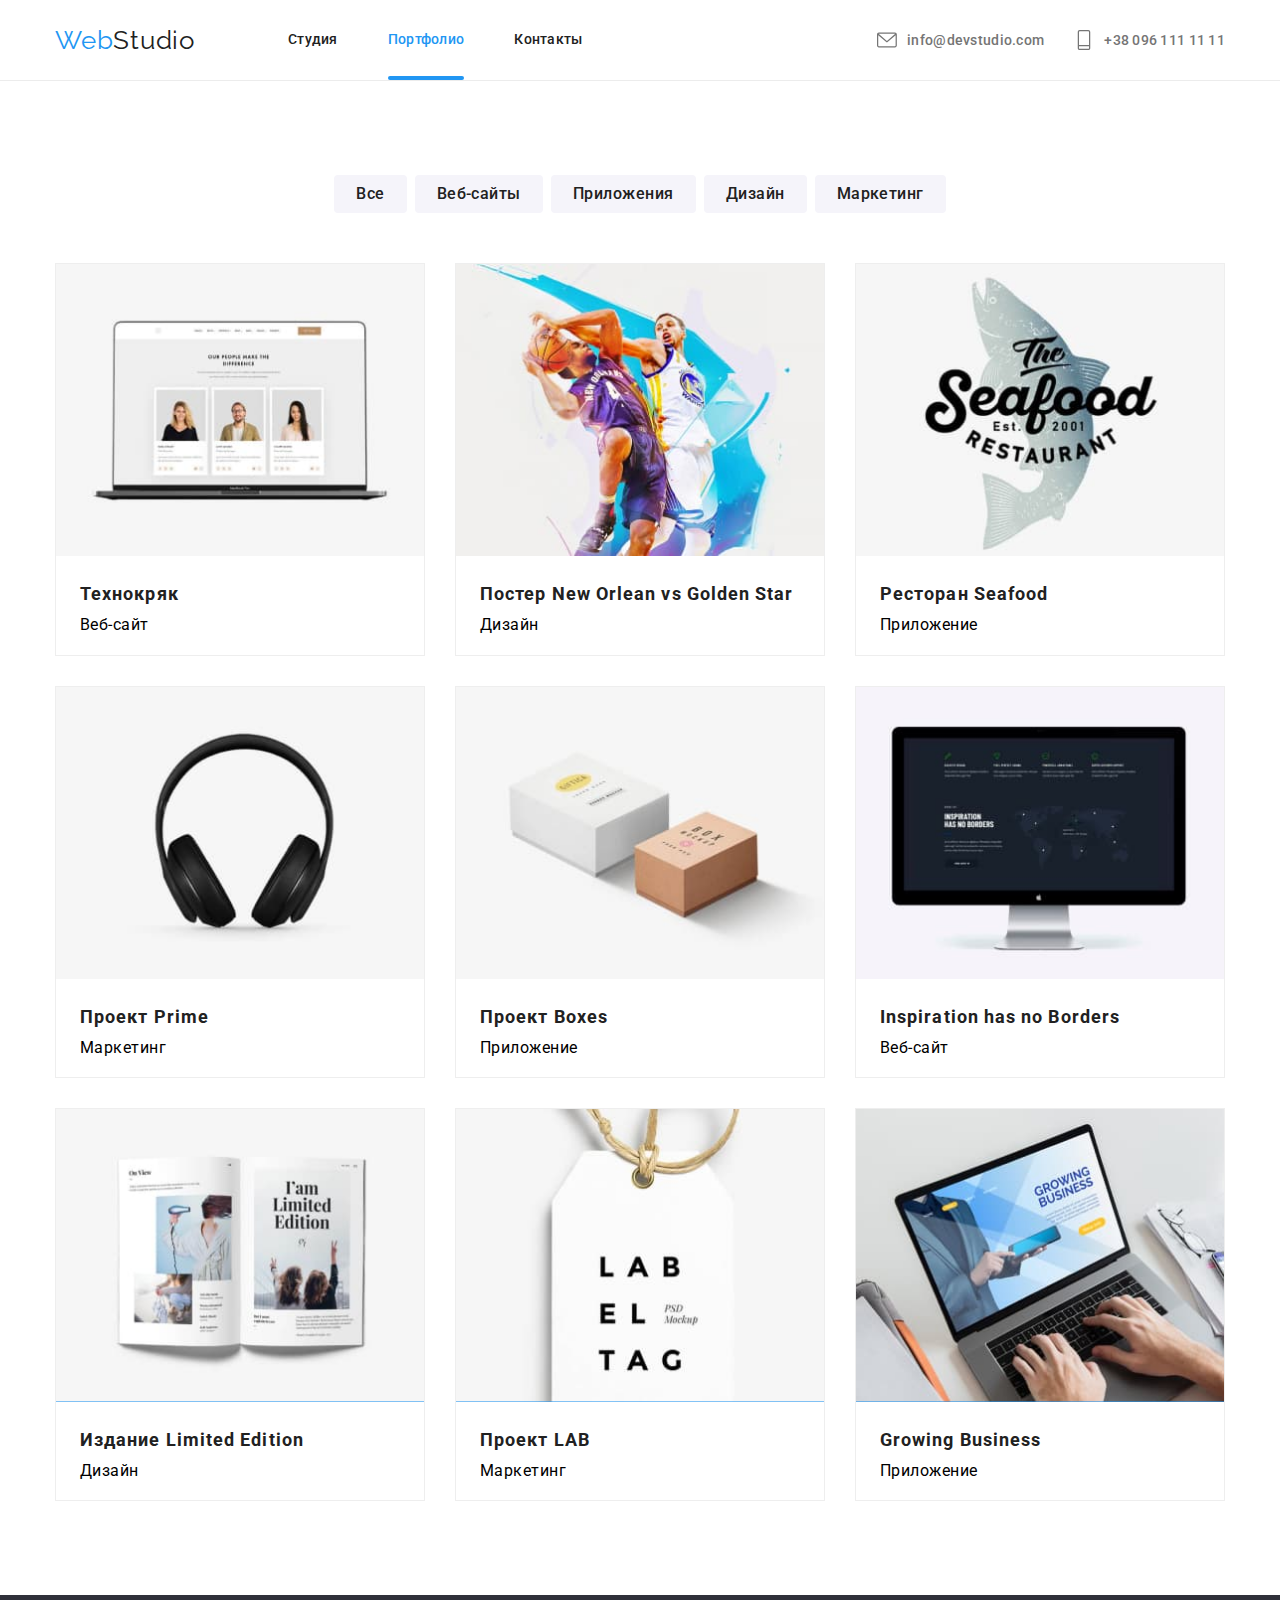
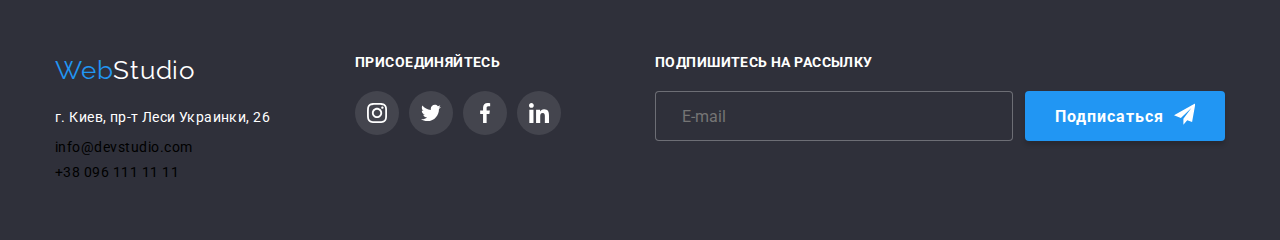
==== commit 0fb166fb: "удаляет  файл styles.css" ====
--- a/portfolio.html
+++ b/portfolio.html
@@ -13,7 +13,6 @@
       href="https://cdnjs.cloudflare.com/ajax/libs/modern-normalize/1.0.0/modern-normalize.min.css"
     />
     <link rel="stylesheet" href="./css/portfolio.min.css" />
-    <link rel="stylesheet" href="./css/styles.css" />
   </head>
   <body>
     <header class="header">
--- a/css/portfolio.min.css
+++ b/css/portfolio.min.css
@@ -1,2 +1,2 @@
-html{box-sizing:border-box;margin:0;padding:0}*,*::before,*::after{box-sizing:border-box;margin:0;padding:0}img{display:block;max-width:100%;height:auto}body{background-color:var(--primary-white-color);color:var(--primary-text-color);font-family:Roboto, sans-serif;letter-spacing:0.03em;margin:0}ul{list-style:none;margin:0;padding:0}h1,h2,h3,h4,h5,h6{margin:0}a{text-decoration:none;color:inherit}button{cursor:pointer}address{font-style:normal}:root{--primary-text-color: #757575;--title-text-color: #212121;--accent-color: #2196f3;--primary-white-color: #ffffff;--secondary-grey-color: #f5f4fa;--background-color: #2f303a;--main-font: Roboto, sans-serif;--main-fill-color: #afb1b8}.container{width:1200px;padding-left:15px;padding-right:15px;margin-right:auto;margin-left:auto}.section{max-width:1600px;margin-left:auto;margin-right:auto}.section-title{color:var(--title-text-color);font-weight:700;font-size:36px;line-height:1.17;text-align:center;letter-spacing:0.03em;margin-bottom:50px}.visually-hidden{position:absolute !important;clip:rect(1px 1px 1px 1px);clip:rect(1px, 1px, 1px, 1px);padding:0 !important;border:0 !important;height:1px !important;width:1px !important;overflow:hidden}.header{display:flex;background-color:var(--primary-white-color);border-bottom:1px solid #ececec}.header-flex{display:flex;align-items:center;justify-content:space-between}.nav{display:flex;align-items:center}.nav-item{margin:0;display:flex}.logo{color:#212121;font-family:Raleway, sans-serif;font-size:26px;line-height:1.19;letter-spacing:0.03em;text-decoration:none;margin-right:93px;padding:24px 0}.accent{color:var(--accent-color)}.current{color:var(--accent-color);position:relative}.nav-link{color:var(--title-text-color);font-family:inherit;font-weight:500;font-size:14px;line-height:1.14;letter-spacing:0.02em;display:flex;transition:color 250ms cubic-bezier(0.4, 0, 0.2, 1);padding:32px 0}.nav-link:hover,.nav-link:focus{color:var(--accent-color)}.nav-link:not(:last-child){margin-right:50px}.current::after{content:"";background-color:var(--accent-color);width:100%;height:4px;display:block;border-radius:2px;position:absolute;top:44px}.contacts{margin:0;display:flex;align-items:center}.contacts-item{color:var(--primary-text-color);font-weight:500;font-size:14px;line-height:16px;letter-spacing:0.02em;text-decoration:none;display:flex;align-items:center;transition:color 250ms cubic-bezier(0.4, 0, 0.2, 1)}.contacts-item:hover,.contacts-item:focus{color:var(--accent-color)}.contacts-item:not(:last-child){margin-right:30px}.contacts-svg{width:20px;height:20px;fill:var(--primary-text-color);margin-right:10px;transition:fill 250ms cubic-bezier(0.4, 0, 0.2, 1)}.contacts-item:hover .contacts-svg,.contacts-item:focus .contacts-svg{fill:var(--accent-color);cursor:pointer}.gallery-menu{display:flex;justify-content:center;margin-bottom:50px}.gallery-btn{background:#f5f4fa;border-radius:4px;padding:6px 22px;font-weight:500;font-size:16px;line-height:1.62;text-align:center;letter-spacing:0.03em;color:var(--title-text-color);transition:background-color 250ms cubic-bezier(0.4, 0, 0.2, 1)}.gallery-btn:hover,.gallery-btn:focus{color:var(--primary-white-color);background-color:var(--accent-color)}.gallery-btn:not(:last-child){margin-right:8px}.gallery{display:flex;flex-wrap:wrap}.gallery .overlay-box{overflow:hidden;position:relative}.gallery-sect{padding-top:94px;padding-bottom:94px}.gallery-item{width:calc((100% - 60px) / 3);border:1px solid #eeeeee;display:block;overflow:hidden;position:relative}.gallery-item:hover,.gallery-item:focus{box-shadow:0px 1px 1px rgba(0,0,0,0.12),0px 4px 4px rgba(0,0,0,0.06),1px 4px 6px rgba(0,0,0,0.16)}.gallery-item:not(:nth-last-child(-n+3)){margin-bottom:30px}.gallery-item:not(:nth-child(3n)){margin-right:30px}.gallery-item .title{font-size:18px;line-height:2;letter-spacing:0.06em;color:#212121;margin-bottom:4px}.gallery-item-description{padding:20px 24px}.gallery-item:hover .overlay{transform:translatex(0)}.overlay{position:absolute;top:0;left:0;width:100%;height:100%;background-color:rgba(33,150,243,0.9);color:var(--primary-white-color);font-size:18px;padding:63px 24px;line-height:1.56;letter-spacing:0.03em;transform:translatey(100%);transition:transform 500ms cubic-bezier(0.4, 0, 0.2, 1)}.footer{background-color:var(--background-color);padding-top:60px;padding-bottom:60px}.footer .container{display:flex}.footer-section{min-width:270px;margin-right:30px}.address{font-size:14px}.address-item:not(:last-child){margin-bottom:9px}.maps{font-weight:400;color:var(--primary-white-color);font-size:14px;line-height:1.71;letter-spacing:0.03em}.address-link:hover,.address-link:focus{color:var(--accent-color);transition:transform 500ms ease}.logo-footer{color:var(--primary-white-color);font-family:Raleway, sans-serif;font-size:26px;line-height:1.19;letter-spacing:0.03em;text-decoration:none;display:block;margin-bottom:20px}.call-text{font-weight:700;font-size:14px;line-height:1.14;letter-spacing:0.03em;text-transform:uppercase;color:var(--primary-white-color);margin-bottom:20px}.social-link{width:44px;height:44px;border-radius:50%;display:flex;justify-content:center;align-items:center;transition:background-color 250ms cubic-bezier(0.4, 0, 0.2, 1)}.social-link:hover,.social-link:focus{background-color:var(--accent-color)}.social-item:not(:last-child):not(:last-child){margin-right:10px}.social-svg{width:20px;height:20px;fill:var(--main-fill-color);transition:fill 250ms cubic-bezier(0.4, 0, 0.2, 1)}.social-link:hover .social-svg,.social-link:focus .social-svg{fill:var(--primary-white-color)}.footer .socials-list{align-items:baseline;justify-content:flex-start}.footer .social-item:not(:last-child){margin-right:10px}.footer .social-link{display:flex}.footer .social-link{background-color:rgba(255,255,255,0.1)}.footer .social-link:hover{background-color:var(--accent-color);transition:transform 500ms ease}.footer .social-svg{fill:var(--primary-white-color)}.submit-form{display:flex}.subscribe-form{position:relative;margin-right:12px}.subscribe-input{width:358px;height:50px;border:1px solid rgba(255,255,255,0.3);background-color:var(--background-color);border-radius:4px;padding:15px 26px;color:var(--primary-white-color);font-weight:400;font-size:16px;line-height:1.25}.subscribe-input:focus{outline:none}.subscribe-label{position:absolute;font-weight:400;left:16px;top:15px;font-size:16px;line-height:1.25;align-items:center;letter-spacing:0.03em;color:rgba(255,255,255,0.6)}.subscribe-btn{min-width:200px;height:50px;background:var(--accent-color);box-shadow:0px 4px 4px rgba(0,0,0,0.15);border-radius:4px;color:var(--primary-white-color);border:1px solid transparent;font-weight:700;font-size:16px;line-height:1.87;letter-spacing:0.06em;padding:10px 29px;display:flex}.subscribe-svg{width:24px;height:24px;fill:var(--primary-white-color);margin-left:10px}
+html{box-sizing:border-box;margin:0;padding:0}*,*::before,*::after{box-sizing:border-box;margin:0;padding:0}img{display:block;max-width:100%;height:auto}body{font-family:Roboto, sans-serif;letter-spacing:0.03em;margin:0}ul{list-style:none;margin:0;padding:0}h1,h2,h3,h4,h5,h6{margin:0}a{text-decoration:none;color:inherit}button{cursor:pointer}address{font-style:normal}.container{width:1200px;padding-left:15px;padding-right:15px;margin-right:auto;margin-left:auto}.section{max-width:1600px;margin-left:auto;margin-right:auto}.section-title{color:#212121;font-weight:700;font-size:36px;line-height:1.17;text-align:center;letter-spacing:0.03em;margin-bottom:50px}.visually-hidden{position:absolute !important;clip:rect(1px 1px 1px 1px);clip:rect(1px, 1px, 1px, 1px);padding:0 !important;border:0 !important;height:1px !important;width:1px !important;overflow:hidden}.header{display:flex;background-color:#fff;border-bottom:1px solid #ececec}.header-flex{display:flex;align-items:center;justify-content:space-between}.nav{display:flex;align-items:center}.nav-item{margin:0;display:flex}.logo{color:#212121;font-family:Raleway, sans-serif;font-size:26px;line-height:1.19;letter-spacing:0.03em;text-decoration:none;margin-right:93px;padding:24px 0}.accent{color:#2196f3}.current{color:#2196f3;position:relative}.nav-link{color:#212121;font-family:inherit;font-weight:500;font-size:14px;line-height:1.14;letter-spacing:0.02em;display:flex;transition:color 250ms cubic-bezier(0.4, 0, 0.2, 1);padding:32px 0}.nav-link:hover,.nav-link:focus{color:#2196f3}.nav-link:not(:last-child){margin-right:50px}.current::after{content:"";background-color:#2196f3;width:100%;height:4px;display:block;border-radius:2px;position:absolute;top:44px}.contacts{margin:0;display:flex;align-items:center}.contacts-item{color:#757575;font-weight:500;font-size:14px;line-height:16px;letter-spacing:0.02em;text-decoration:none;display:flex;align-items:center;transition:color 250ms cubic-bezier(0.4, 0, 0.2, 1)}.contacts-item:hover,.contacts-item:focus{color:#2196f3}.contacts-item:not(:last-child){margin-right:30px}.contacts-svg{width:20px;height:20px;fill:#757575;margin-right:10px;transition:fill 250ms cubic-bezier(0.4, 0, 0.2, 1)}.contacts-item:hover .contacts-svg,.contacts-item:focus .contacts-svg{fill:#2196f3;cursor:pointer}.gallery-menu{display:flex;justify-content:center;margin-bottom:50px}.gallery-btn{background:#f5f4fa;border-radius:4px;padding:6px 22px;font-weight:500;font-size:16px;line-height:1.62;text-align:center;letter-spacing:0.03em;color:#212121;transition:background-color 250ms cubic-bezier(0.4, 0, 0.2, 1)}.gallery-btn:hover,.gallery-btn:focus{color:#fff;background-color:#2196f3}.gallery-btn:not(:last-child){margin-right:8px}.gallery{display:flex;flex-wrap:wrap}.gallery .overlay-box{overflow:hidden;position:relative}.gallery-sect{padding-top:94px;padding-bottom:94px}.gallery-item{width:calc((100% - 60px) / 3);border:1px solid #eeeeee;display:block;overflow:hidden;position:relative}.gallery-item:hover,.gallery-item:focus{box-shadow:0px 1px 1px rgba(0,0,0,0.12),0px 4px 4px rgba(0,0,0,0.06),1px 4px 6px rgba(0,0,0,0.16)}.gallery-item:not(:nth-last-child(-n+3)){margin-bottom:30px}.gallery-item:not(:nth-child(3n)){margin-right:30px}.gallery-item .title{font-size:18px;line-height:2;letter-spacing:0.06em;color:#212121;margin-bottom:4px}.gallery-item-description{padding:20px 24px}.gallery-item:hover .overlay{transform:translatex(0)}.overlay{position:absolute;top:0;left:0;width:100%;height:100%;background-color:rgba(33,150,243,0.9);color:#fff;font-size:18px;padding:63px 24px;line-height:1.56;letter-spacing:0.03em;transform:translatey(100%);transition:transform 500ms cubic-bezier(0.4, 0, 0.2, 1)}.social-link{width:44px;height:44px;border-radius:50%;display:flex;justify-content:center;align-items:center;transition:background-color 250ms cubic-bezier(0.4, 0, 0.2, 1)}.social-link:hover,.social-link:focus{background-color:#2196f3}.social-item:not(:last-child):not(:last-child){margin-right:10px}.social-svg{width:20px;height:20px;fill:#afb1b8;transition:fill 250ms cubic-bezier(0.4, 0, 0.2, 1)}.social-link:hover .social-svg,.social-link:focus .social-svg{fill:#fff}.footer .socials-list{display:flex;align-items:baseline;justify-content:flex-start}.footer .social-item:not(:last-child){margin-right:10px}.footer .social-link{display:flex;background-color:rgba(255,255,255,0.1)}.footer .social-link:hover{background-color:#2196f3;transition:transform 500ms ease}.footer .social-svg{fill:#fff}.footer{background-color:#2f303a;padding-top:60px;padding-bottom:60px}.footer .container{display:flex}.footer-section{min-width:270px;margin-right:30px}.address{font-size:14px}.address-item:not(:last-child){margin-bottom:9px}.maps{font-weight:400;color:#fff;font-size:14px;line-height:1.71;letter-spacing:0.03em}.address-link:hover,.address-link:focus{color:#2196f3;transition:transform 500ms ease}.logo-footer{color:#fff;font-family:Raleway, sans-serif;font-size:26px;line-height:1.19;letter-spacing:0.03em;text-decoration:none;display:block;margin-bottom:20px}.call-text{font-weight:700;font-size:14px;line-height:1.14;letter-spacing:0.03em;text-transform:uppercase;color:#fff;margin-bottom:20px}.submit-form{display:flex}.subscribe-form{position:relative;margin-right:12px}.subscribe-input{width:358px;height:50px;border:1px solid rgba(255,255,255,0.3);background-color:#2f303a;border-radius:4px;padding:15px 26px;color:#fff;font-weight:400;font-size:16px;line-height:1.25}.subscribe-input:focus{outline:none}.subscribe-label{position:absolute;font-weight:400;left:16px;top:15px;font-size:16px;line-height:1.25;align-items:center;letter-spacing:0.03em;color:rgba(255,255,255,0.6)}.subscribe-btn{min-width:200px;height:50px;background:#2196f3;box-shadow:0px 4px 4px rgba(0,0,0,0.15);border-radius:4px;color:#fff;border:1px solid transparent;font-weight:700;font-size:16px;line-height:1.87;letter-spacing:0.06em;padding:10px 29px;display:flex}.subscribe-svg{width:24px;height:24px;fill:#fff;margin-left:10px}
 /*# sourceMappingURL=portfolio.min.css.map */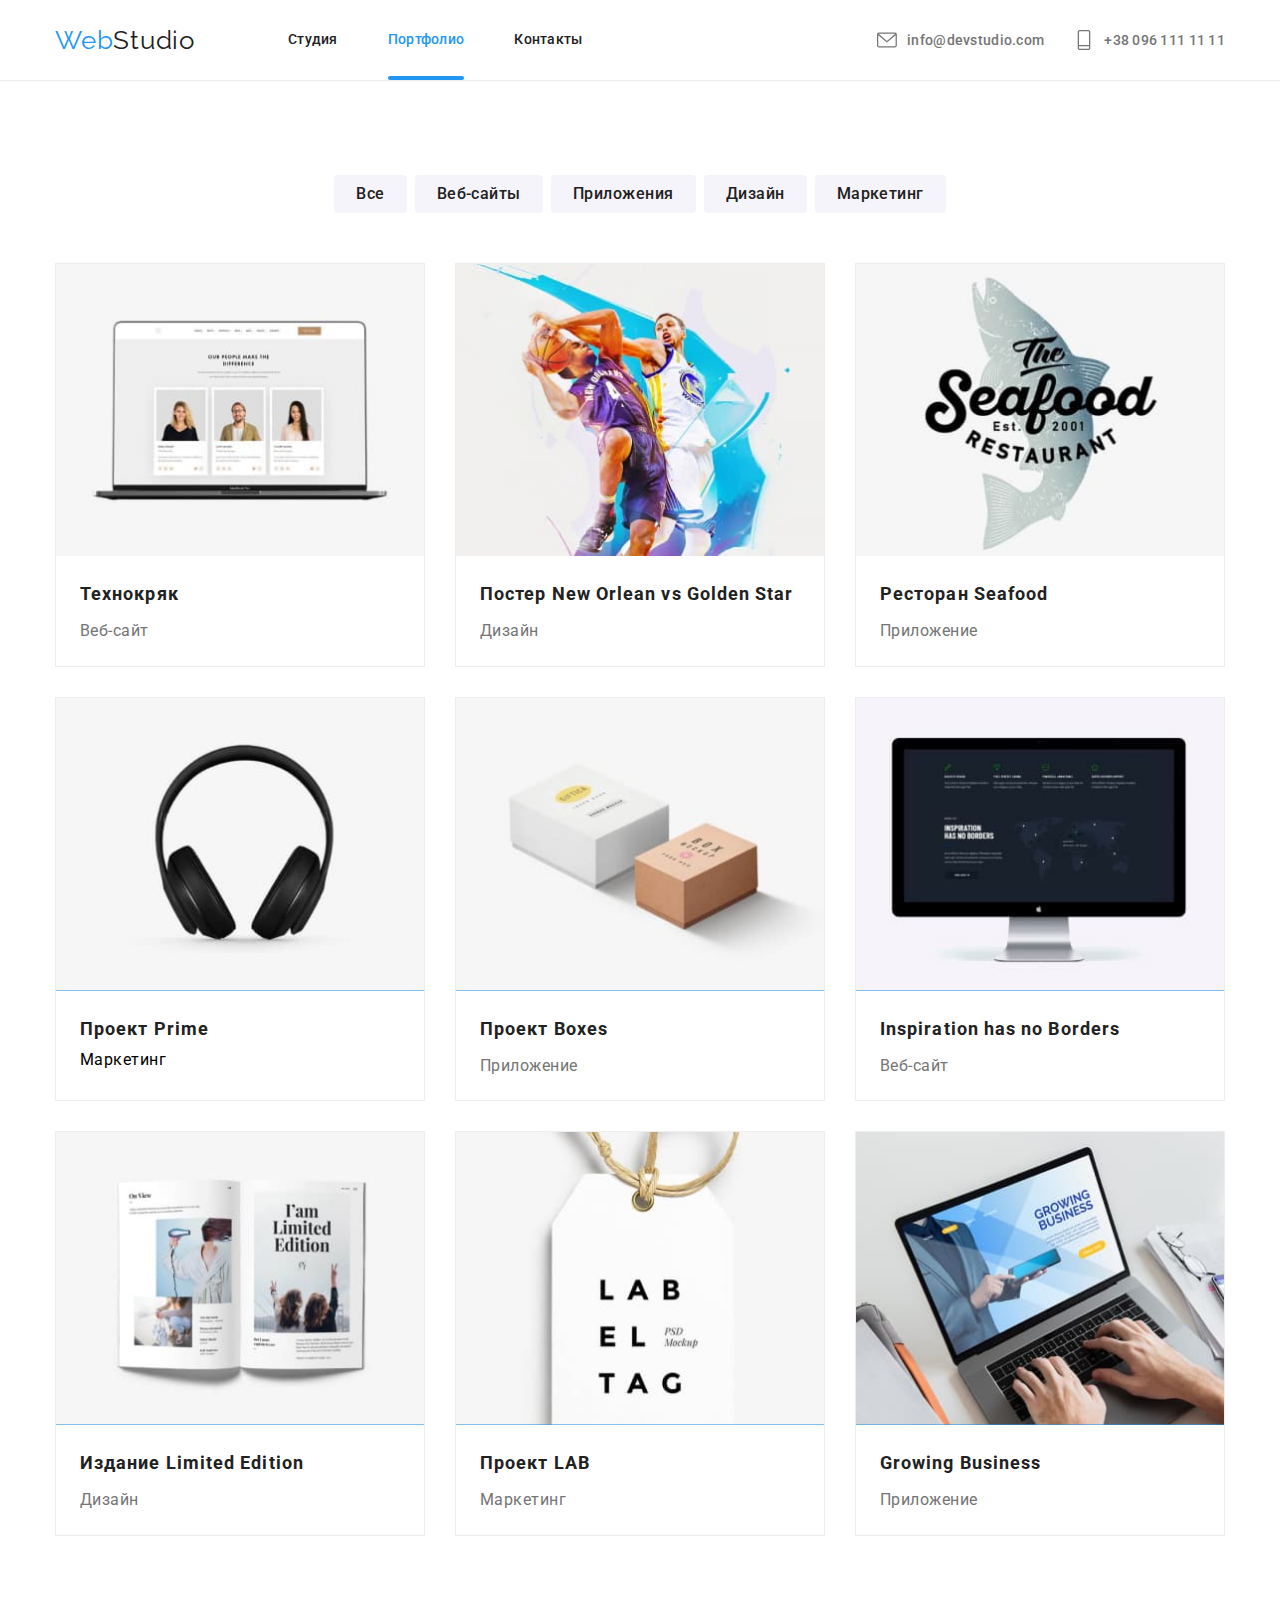
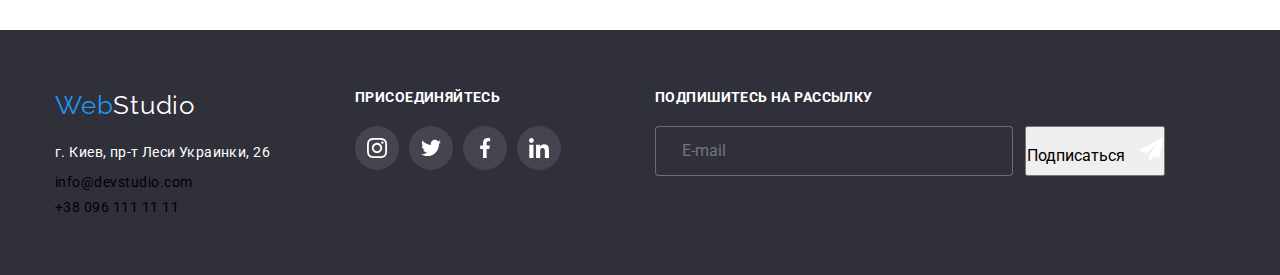
==== commit 30e133b2: "исправления" ====
--- a/portfolio.html
+++ b/portfolio.html
@@ -81,7 +81,7 @@
                 </div>
                 <div class="gallery-item-description">
                   <h2 class="title">Постер New Orlean vs Golden Star</h2>
-                  <p>Дизайн</p>
+                  <p class="description">Дизайн</p>
                 </div>
               </a>
             </li>
@@ -96,7 +96,7 @@
                 </div>
                 <div class="gallery-item-description">
                   <h2 class="title">Ресторан Seafood</h2>
-                  <p>Приложение</p>
+                  <p class="description">Приложение</p>
                 </div>
               </a>
             </li>
@@ -126,7 +126,7 @@
                 </div>
                 <div class="gallery-item-description">
                   <h2 class="title">Проект Boxes</h2>
-                  <p>Приложение</p>
+                  <p class="description">Приложение</p>
                 </div>
               </a>
             </li>
@@ -141,7 +141,7 @@
                 </div>
                 <div class="gallery-item-description">
                   <h2 class="title">Inspiration has no Borders</h2>
-                  <p>Веб-сайт</p>
+                  <p class="description">Веб-сайт</p>
                 </div>
               </a>
             </li>
@@ -156,7 +156,7 @@
                 </div>
                 <div class="gallery-item-description">
                   <h2 class="title">Издание Limited Edition</h2>
-                  <p>Дизайн</p>
+                  <p class="description">Дизайн</p>
                 </div>
               </a>
             </li>
@@ -171,7 +171,7 @@
                 </div>
                 <div class="gallery-item-description">
                   <h2 class="title">Проект LAB</h2>
-                  <p>Маркетинг</p>
+                  <p class="description">Маркетинг</p>
                 </div>
               </a>
             </li>
@@ -186,7 +186,7 @@
                 </div>
                 <div class="gallery-item-description">
                   <h2 class="title">Growing Business</h2>
-                  <p>Приложение</p>
+                  <p class="description">Приложение</p>
                 </div>
               </a>
             </li>
--- a/css/portfolio.min.css
+++ b/css/portfolio.min.css
@@ -1,2 +1,2 @@
-html{box-sizing:border-box;margin:0;padding:0}*,*::before,*::after{box-sizing:border-box;margin:0;padding:0}img{display:block;max-width:100%;height:auto}body{font-family:Roboto, sans-serif;letter-spacing:0.03em;margin:0}ul{list-style:none;margin:0;padding:0}h1,h2,h3,h4,h5,h6{margin:0}a{text-decoration:none;color:inherit}button{cursor:pointer}address{font-style:normal}.container{width:1200px;padding-left:15px;padding-right:15px;margin-right:auto;margin-left:auto}.section{max-width:1600px;margin-left:auto;margin-right:auto}.section-title{color:#212121;font-weight:700;font-size:36px;line-height:1.17;text-align:center;letter-spacing:0.03em;margin-bottom:50px}.visually-hidden{position:absolute !important;clip:rect(1px 1px 1px 1px);clip:rect(1px, 1px, 1px, 1px);padding:0 !important;border:0 !important;height:1px !important;width:1px !important;overflow:hidden}.header{display:flex;background-color:#fff;border-bottom:1px solid #ececec}.header-flex{display:flex;align-items:center;justify-content:space-between}.nav{display:flex;align-items:center}.nav-item{margin:0;display:flex}.logo{color:#212121;font-family:Raleway, sans-serif;font-size:26px;line-height:1.19;letter-spacing:0.03em;text-decoration:none;margin-right:93px;padding:24px 0}.accent{color:#2196f3}.current{color:#2196f3;position:relative}.nav-link{color:#212121;font-family:inherit;font-weight:500;font-size:14px;line-height:1.14;letter-spacing:0.02em;display:flex;transition:color 250ms cubic-bezier(0.4, 0, 0.2, 1);padding:32px 0}.nav-link:hover,.nav-link:focus{color:#2196f3}.nav-link:not(:last-child){margin-right:50px}.current::after{content:"";background-color:#2196f3;width:100%;height:4px;display:block;border-radius:2px;position:absolute;top:44px}.contacts{margin:0;display:flex;align-items:center}.contacts-item{color:#757575;font-weight:500;font-size:14px;line-height:16px;letter-spacing:0.02em;text-decoration:none;display:flex;align-items:center;transition:color 250ms cubic-bezier(0.4, 0, 0.2, 1)}.contacts-item:hover,.contacts-item:focus{color:#2196f3}.contacts-item:not(:last-child){margin-right:30px}.contacts-svg{width:20px;height:20px;fill:#757575;margin-right:10px;transition:fill 250ms cubic-bezier(0.4, 0, 0.2, 1)}.contacts-item:hover .contacts-svg,.contacts-item:focus .contacts-svg{fill:#2196f3;cursor:pointer}.gallery-menu{display:flex;justify-content:center;margin-bottom:50px}.gallery-btn{background:#f5f4fa;border-radius:4px;padding:6px 22px;font-weight:500;font-size:16px;line-height:1.62;text-align:center;letter-spacing:0.03em;color:#212121;transition:background-color 250ms cubic-bezier(0.4, 0, 0.2, 1)}.gallery-btn:hover,.gallery-btn:focus{color:#fff;background-color:#2196f3}.gallery-btn:not(:last-child){margin-right:8px}.gallery{display:flex;flex-wrap:wrap}.gallery .overlay-box{overflow:hidden;position:relative}.gallery-sect{padding-top:94px;padding-bottom:94px}.gallery-item{width:calc((100% - 60px) / 3);border:1px solid #eeeeee;display:block;overflow:hidden;position:relative}.gallery-item:hover,.gallery-item:focus{box-shadow:0px 1px 1px rgba(0,0,0,0.12),0px 4px 4px rgba(0,0,0,0.06),1px 4px 6px rgba(0,0,0,0.16)}.gallery-item:not(:nth-last-child(-n+3)){margin-bottom:30px}.gallery-item:not(:nth-child(3n)){margin-right:30px}.gallery-item .title{font-size:18px;line-height:2;letter-spacing:0.06em;color:#212121;margin-bottom:4px}.gallery-item-description{padding:20px 24px}.gallery-item:hover .overlay{transform:translatex(0)}.overlay{position:absolute;top:0;left:0;width:100%;height:100%;background-color:rgba(33,150,243,0.9);color:#fff;font-size:18px;padding:63px 24px;line-height:1.56;letter-spacing:0.03em;transform:translatey(100%);transition:transform 500ms cubic-bezier(0.4, 0, 0.2, 1)}.social-link{width:44px;height:44px;border-radius:50%;display:flex;justify-content:center;align-items:center;transition:background-color 250ms cubic-bezier(0.4, 0, 0.2, 1)}.social-link:hover,.social-link:focus{background-color:#2196f3}.social-item:not(:last-child):not(:last-child){margin-right:10px}.social-svg{width:20px;height:20px;fill:#afb1b8;transition:fill 250ms cubic-bezier(0.4, 0, 0.2, 1)}.social-link:hover .social-svg,.social-link:focus .social-svg{fill:#fff}.footer .socials-list{display:flex;align-items:baseline;justify-content:flex-start}.footer .social-item:not(:last-child){margin-right:10px}.footer .social-link{display:flex;background-color:rgba(255,255,255,0.1)}.footer .social-link:hover{background-color:#2196f3;transition:transform 500ms ease}.footer .social-svg{fill:#fff}.footer{background-color:#2f303a;padding-top:60px;padding-bottom:60px}.footer .container{display:flex}.footer-section{min-width:270px;margin-right:30px}.address{font-size:14px}.address-item:not(:last-child){margin-bottom:9px}.maps{font-weight:400;color:#fff;font-size:14px;line-height:1.71;letter-spacing:0.03em}.address-link:hover,.address-link:focus{color:#2196f3;transition:transform 500ms ease}.logo-footer{color:#fff;font-family:Raleway, sans-serif;font-size:26px;line-height:1.19;letter-spacing:0.03em;text-decoration:none;display:block;margin-bottom:20px}.call-text{font-weight:700;font-size:14px;line-height:1.14;letter-spacing:0.03em;text-transform:uppercase;color:#fff;margin-bottom:20px}.submit-form{display:flex}.subscribe-form{position:relative;margin-right:12px}.subscribe-input{width:358px;height:50px;border:1px solid rgba(255,255,255,0.3);background-color:#2f303a;border-radius:4px;padding:15px 26px;color:#fff;font-weight:400;font-size:16px;line-height:1.25}.subscribe-input:focus{outline:none}.subscribe-label{position:absolute;font-weight:400;left:16px;top:15px;font-size:16px;line-height:1.25;align-items:center;letter-spacing:0.03em;color:rgba(255,255,255,0.6)}.subscribe-btn{min-width:200px;height:50px;background:#2196f3;box-shadow:0px 4px 4px rgba(0,0,0,0.15);border-radius:4px;color:#fff;border:1px solid transparent;font-weight:700;font-size:16px;line-height:1.87;letter-spacing:0.06em;padding:10px 29px;display:flex}.subscribe-svg{width:24px;height:24px;fill:#fff;margin-left:10px}
+html{box-sizing:border-box;margin:0;padding:0}*,*::before,*::after{box-sizing:border-box;margin:0;padding:0}img{display:block;max-width:100%;height:auto}body{font-family:Roboto, sans-serif;letter-spacing:0.03em;margin:0}ul{list-style:none;margin:0;padding:0}h1,h2,h3,h4,h5,h6{margin:0}a{text-decoration:none;color:inherit}button{cursor:pointer}address{font-style:normal}.visually-hidden{position:absolute !important;clip:rect(1px 1px 1px 1px);clip:rect(1px, 1px, 1px, 1px);padding:0 !important;border:0 !important;height:1px !important;width:1px !important;overflow:hidden}.container{width:1200px;padding-left:15px;padding-right:15px;margin-right:auto;margin-left:auto}.section{max-width:1600px;margin-left:auto;margin-right:auto}.section-title{color:#212121;font-weight:700;font-size:36px;line-height:1.17;text-align:center;letter-spacing:0.03em;margin-bottom:50px}.logo{font-family:Raleway, sans-serif;font-size:26px;line-height:1.19;letter-spacing:0.03em;text-decoration:none;margin-right:93px;padding:24px 0}.button{min-width:200px;height:50px;font-weight:700;font-size:16px;line-height:1.87;letter-spacing:0.06em;font-family:Roboto,sans-serif;background-color:#2196f3;border:1px solid transparent;box-shadow:0px 4px 4px rgba(0,0,0,0.15);border-radius:4px;color:#fff}.submit-form{display:flex}.subscribe-form{position:relative;margin-right:12px}.subscribe-input{width:358px;height:50px;border:1px solid rgba(255,255,255,0.3);background-color:#2f303a;border-radius:4px;padding:15px 26px;color:#fff;font-weight:400;font-size:16px;line-height:1.25}.subscribe-input:focus{outline:none}.subscribe-svg{width:24px;height:24px;fill:#fff;margin-left:10px}.header{display:flex;border-bottom:1px solid #ececec}.header-flex{display:flex;align-items:center;justify-content:space-between}.nav{display:flex;align-items:center}.nav-item{margin:0;display:flex}.logo{color:#212121;font-family:Raleway, sans-serif;font-size:26px;line-height:1.19;letter-spacing:0.03em;text-decoration:none;margin-right:93px;padding:24px 0}.accent{color:#2196f3}.current{color:#2196f3;position:relative}.nav-link{color:#212121;font-family:inherit;font-weight:500;font-size:14px;line-height:1.14;letter-spacing:0.02em;display:flex;transition:color 250ms cubic-bezier(0.4, 0, 0.2, 1);padding:32px 0}.nav-link:hover,.nav-link:focus{color:#2196f3}.nav-link:not(:last-child){margin-right:50px}.current::after{content:"";background-color:#2196f3;width:100%;height:4px;display:block;border-radius:2px;position:absolute;top:44px}.contacts{margin:0;display:flex;align-items:center}.contacts-item{color:#757575;font-weight:500;font-size:14px;line-height:16px;letter-spacing:0.02em;text-decoration:none;display:flex;align-items:center;transition:color 250ms cubic-bezier(0.4, 0, 0.2, 1)}.contacts-item:hover,.contacts-item:focus{color:#2196f3}.contacts-item:not(:last-child){margin-right:30px}.contacts-svg{width:20px;height:20px;fill:#757575;margin-right:10px;transition:fill 250ms cubic-bezier(0.4, 0, 0.2, 1)}.contacts-item:hover .contacts-svg,.contacts-item:focus .contacts-svg{fill:#2196f3;cursor:pointer}.gallery-menu{display:flex;justify-content:center;margin-bottom:50px}.gallery-btn{background:#f5f4fa;border-radius:4px;padding:6px 22px;font-weight:500;font-size:16px;line-height:1.62;text-align:center;letter-spacing:0.03em;color:#212121;transition:background-color 250ms cubic-bezier(0.4, 0, 0.2, 1)}.gallery-btn:hover,.gallery-btn:focus{color:#fff;background-color:#2196f3}.gallery-btn:not(:last-child){margin-right:8px}.gallery{display:flex;flex-wrap:wrap}.gallery .overlay-box{overflow:hidden;position:relative}.gallery-sect{padding-top:94px;padding-bottom:94px}.gallery-item{width:calc((100% - 60px) / 3);border:1px solid #eeeeee;display:block;overflow:hidden;position:relative}.gallery-item:hover,.gallery-item:focus{box-shadow:0px 1px 1px rgba(0,0,0,0.12),0px 4px 4px rgba(0,0,0,0.06),1px 4px 6px rgba(0,0,0,0.16)}.gallery-item:not(:nth-last-child(-n+3)){margin-bottom:30px}.gallery-item:not(:nth-child(3n)){margin-right:30px}.gallery-item .title{font-size:18px;line-height:2;letter-spacing:0.06em;color:#212121;margin-bottom:4px}.gallery-item-description{padding:20px 24px}.gallery-item-description .description{font-weight:400;font-size:16px;line-height:1.87;letter-spacing:0.03em;color:#757575}.gallery-item:hover .overlay{transform:translatex(0)}.overlay{position:absolute;top:0;left:0;width:100%;height:100%;background-color:rgba(33,150,243,0.9);color:#fff;font-size:18px;padding:63px 24px;line-height:1.56;letter-spacing:0.03em;transform:translatey(100%);transition:transform 500ms cubic-bezier(0.4, 0, 0.2, 1)}.social-link{width:44px;height:44px;border-radius:50%;display:flex;justify-content:center;align-items:center;transition:background-color 250ms cubic-bezier(0.4, 0, 0.2, 1)}.social-link:hover,.social-link:focus{background-color:#2196f3}.social-item:not(:last-child):not(:last-child){margin-right:10px}.social-svg{width:20px;height:20px;fill:#afb1b8;transition:fill 250ms cubic-bezier(0.4, 0, 0.2, 1)}.social-link:hover .social-svg,.social-link:focus .social-svg{fill:#fff}.footer .socials-list{display:flex;align-items:baseline;justify-content:flex-start}.footer .social-item:not(:last-child){margin-right:10px}.footer .social-link{display:flex;background-color:rgba(255,255,255,0.1)}.footer .social-link:hover{background-color:#2196f3;transition:transform 500ms ease}.footer .social-svg{fill:#fff}.footer{background-color:#2f303a;padding-top:60px;padding-bottom:60px}.footer .container{display:flex}.footer .button{padding:10px 29px;display:flex}.footer-section{min-width:270px;margin-right:30px}.address{font-size:14px}.address-item:not(:last-child){margin-bottom:9px}.maps{font-weight:400;color:#fff;font-size:14px;line-height:1.71;letter-spacing:0.03em}.address-link:hover,.address-link:focus{color:#2196f3;transition:transform 500ms ease}.logo-footer{color:#fff;font-family:Raleway, sans-serif;font-size:26px;line-height:1.19;letter-spacing:0.03em;text-decoration:none;display:block;margin-bottom:20px}.call-text{font-weight:700;font-size:14px;line-height:1.14;letter-spacing:0.03em;text-transform:uppercase;color:#fff;margin-bottom:20px}
 /*# sourceMappingURL=portfolio.min.css.map */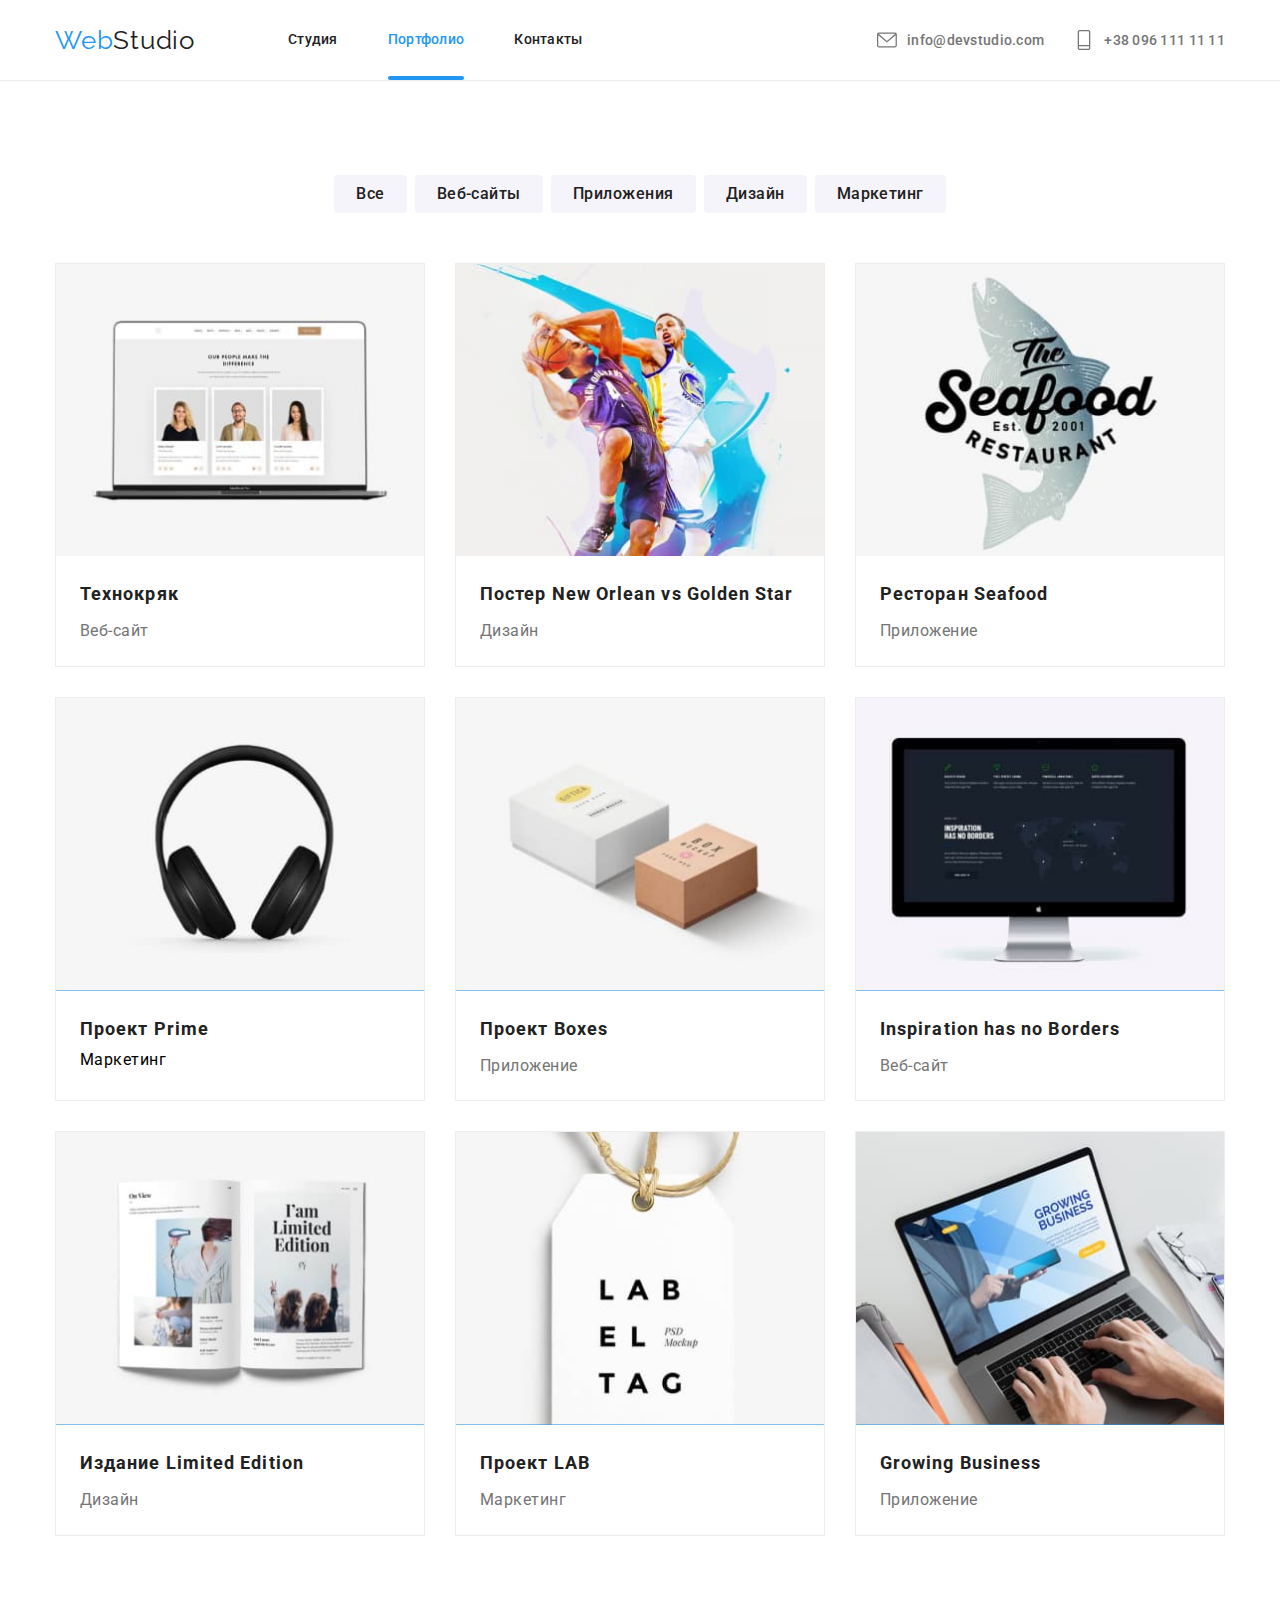
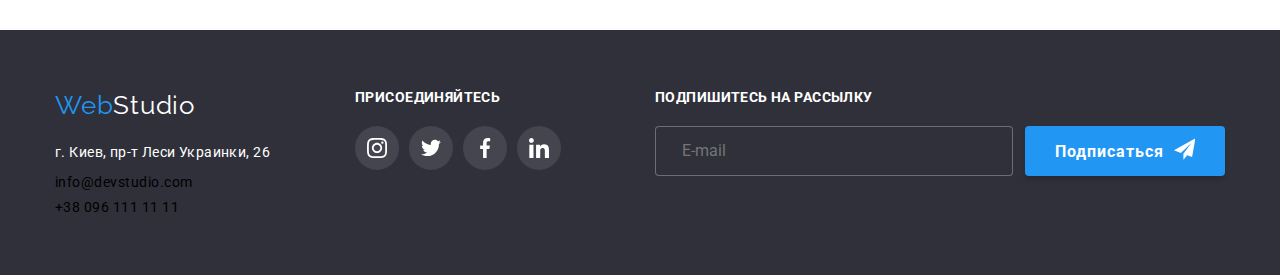
==== commit b5d3889e: "исправляет футер в файле портфолио" ====
--- a/portfolio.html
+++ b/portfolio.html
@@ -250,9 +250,8 @@
           <form action="#" class="submit-form">
             <div class="subscribe-form">
               <input type="text" class="subscribe-input" id="subscribe-input" placeholder="E-mail" />
-              <!-- <label for="subscribe-input" class="subscribe-label">E-mail</label> -->
             </div>
-            <button type="submit" class="subscribe-btn button-text">
+            <button type="submit" class="button button-text">
               Подписаться
               <svg class="subscribe-svg"><use href="./images/sprite.svg#icon-icon-send"></use></svg>
             </button>
